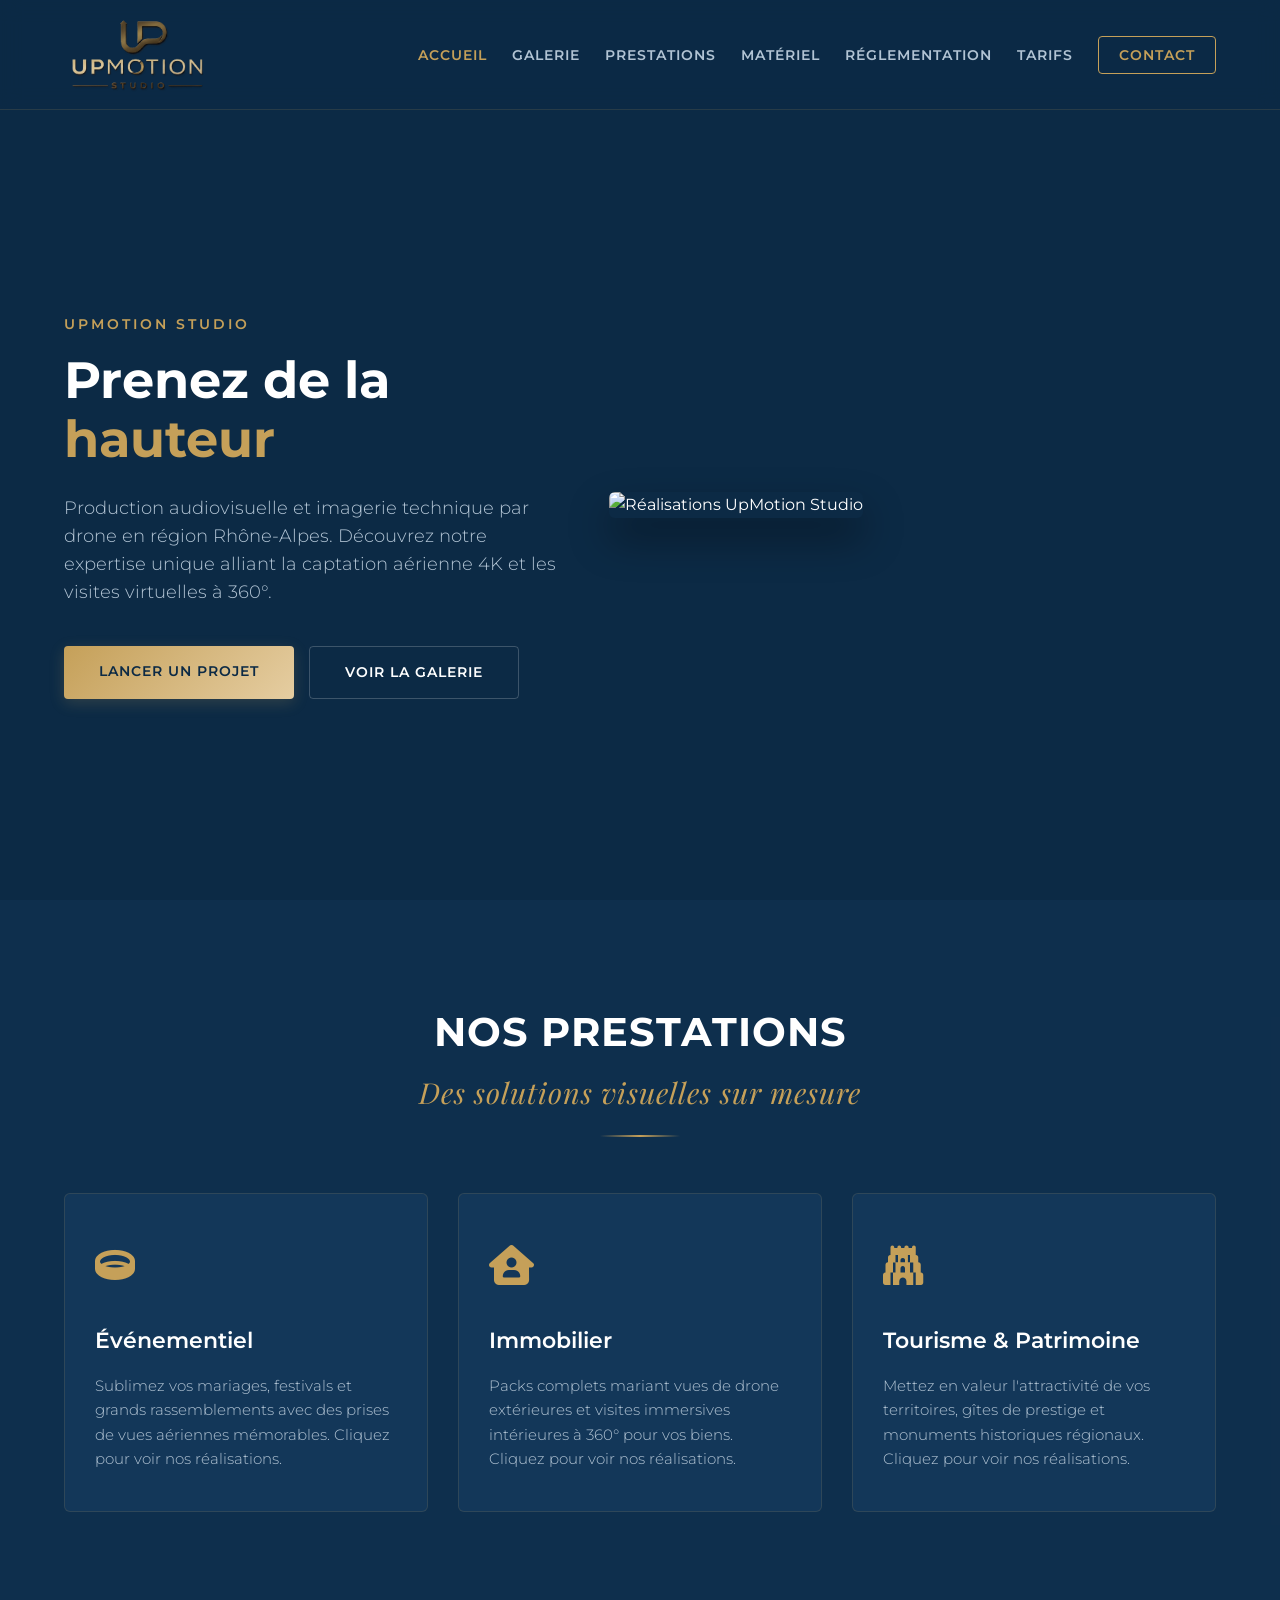
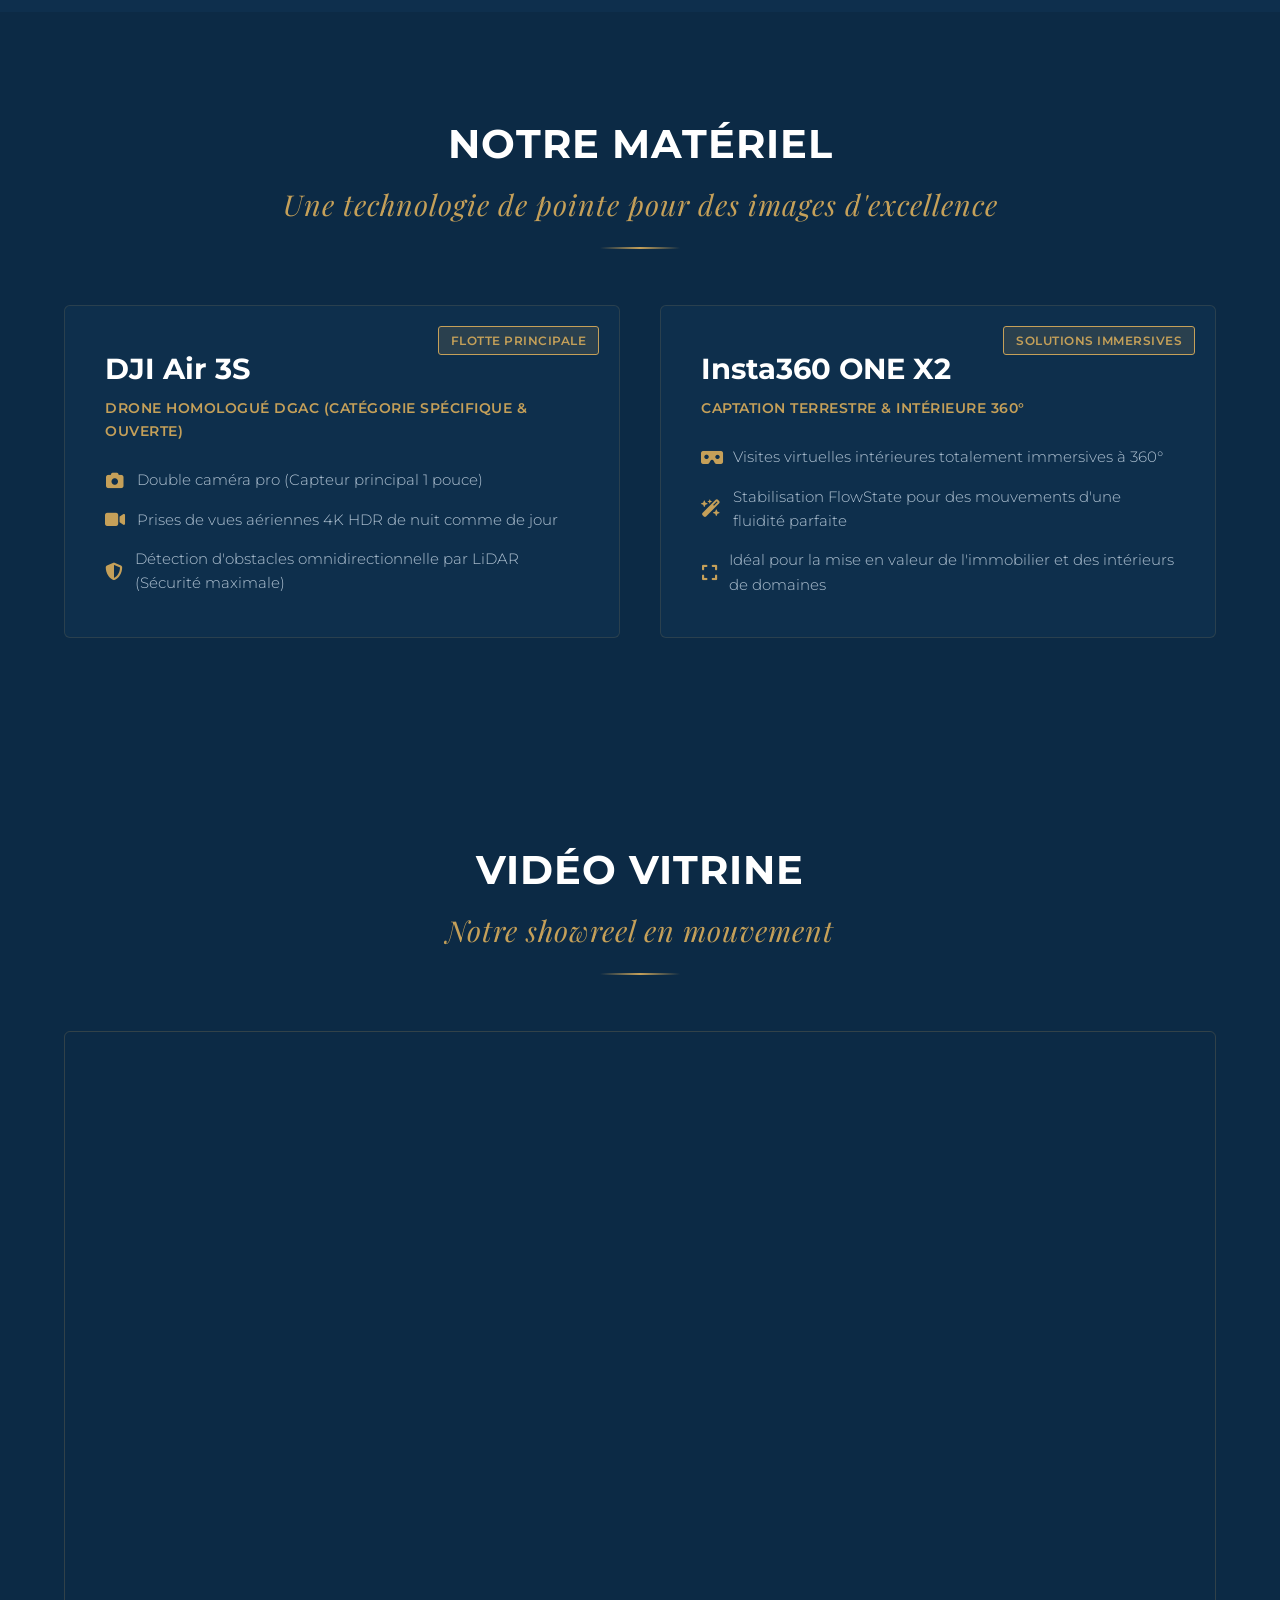
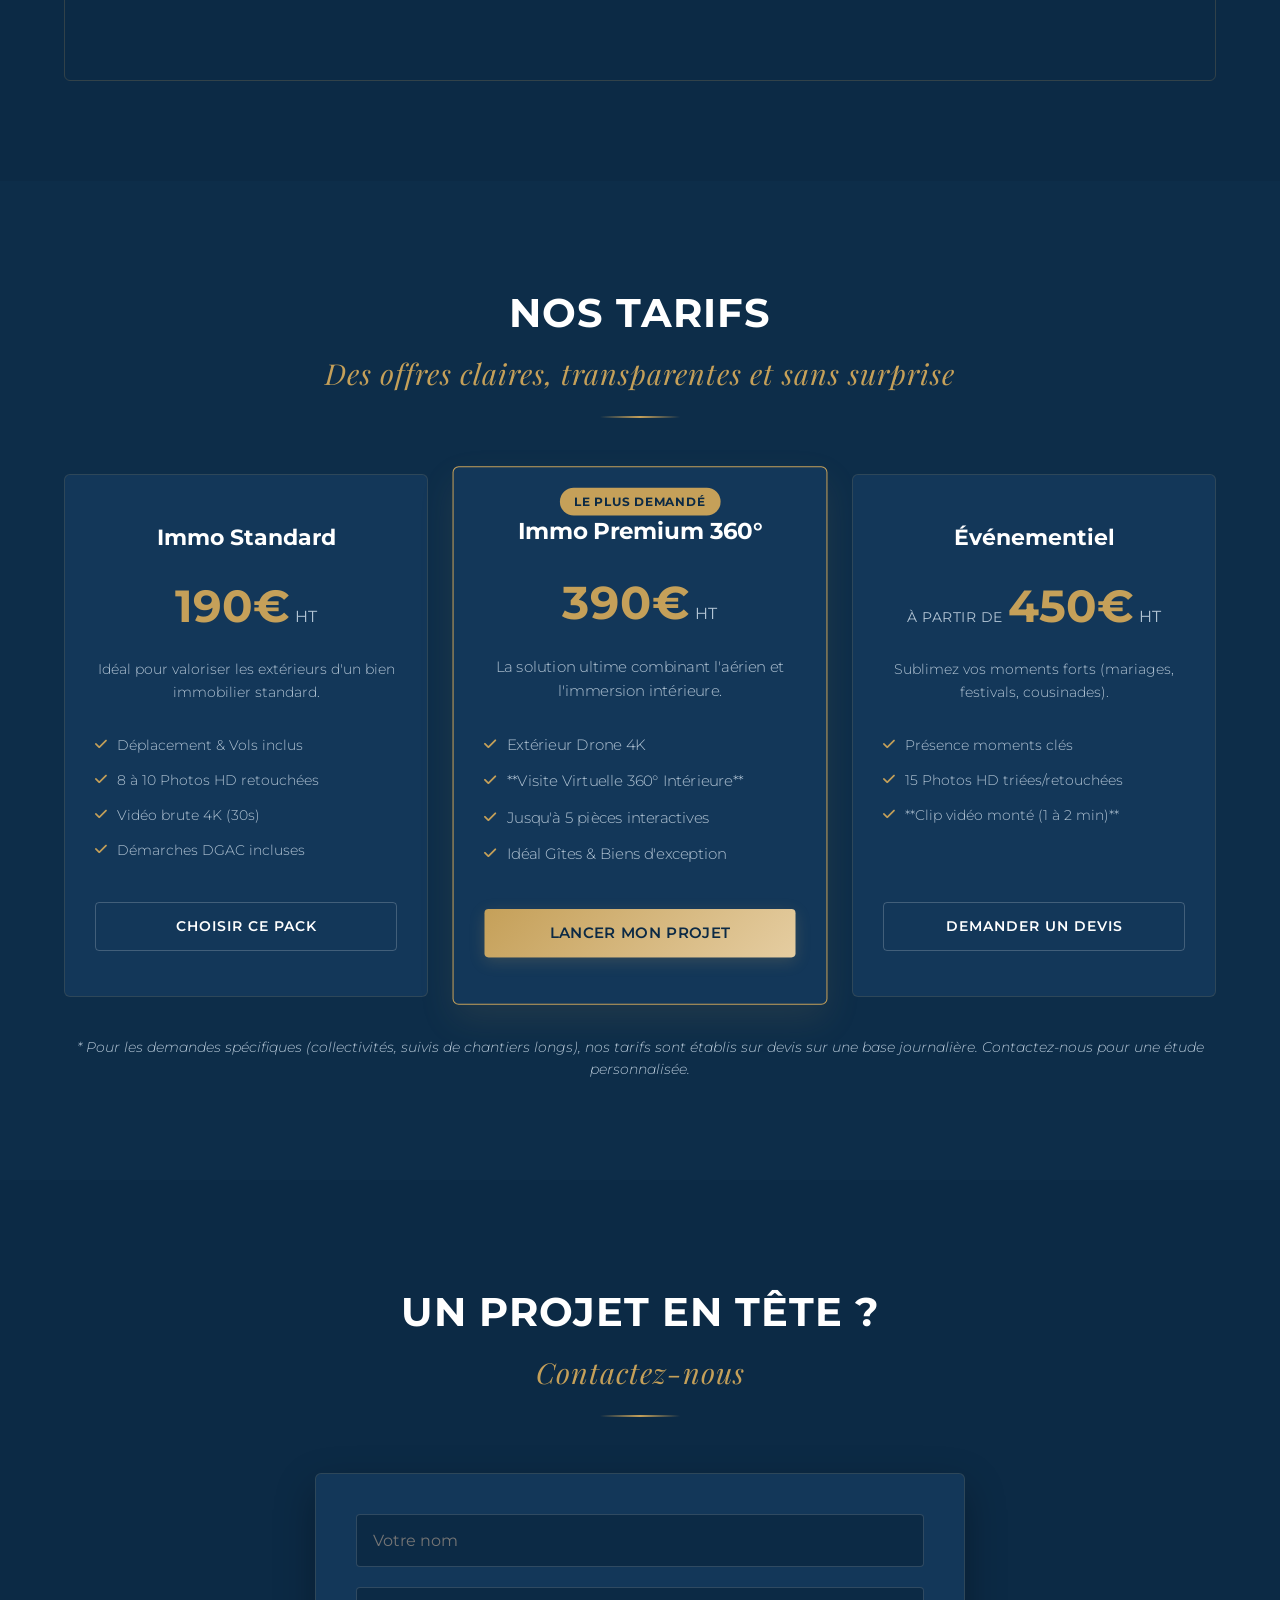
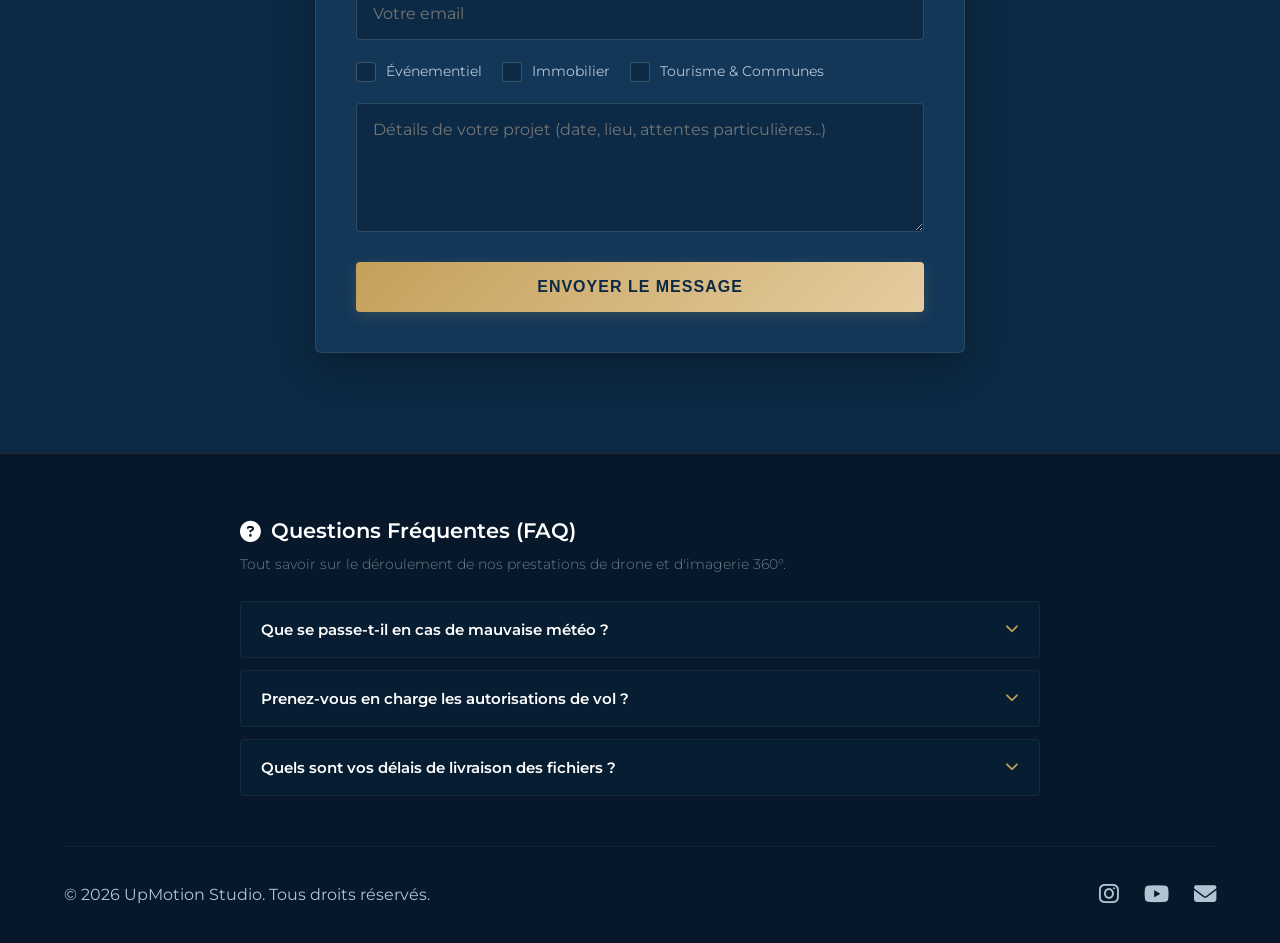
==== index.html @ 62aa19a1 "Update index.html" ====
<!DOCTYPE html>
<html lang="fr">
<head>
    <meta charset="UTF-8">
    <meta name="viewport" content="width=device-width, initial-scale=1.0">
    <title>UpMotion Studio - Imagerie Drone & Solutions Immersives 360°</title>
    <!-- Importation des polices premium -->
    <link rel="preconnect" href="https://fonts.googleapis.com">
    <link rel="preconnect" href="https://fonts.gstatic.com" crossorigin>
    <link href="https://fonts.googleapis.com/css2?family=Montserrat:wght@300;400;600;700&family=Playfair+Display:ital,wght@0,600;1,400&display=swap" rel="stylesheet">
    <!-- FontAwesome pour les icônes -->
    <link rel="stylesheet" href="https://cdnjs.cloudflare.com/ajax/libs/font-awesome/6.4.0/css/all.min.css">
    
    <style>
        /* ==========================================================================
           CHARTE GRAPHIQUE UP MOTION (FOND #0C2A45)
           ========================================================================== */
        :root {
            --bg-dark-custom: #0C2A45; /* Votre bleu royal personnalisé */
            --bg-card-glow: #133759;   /* Version légèrement plus claire pour détacher les cartes */
            --gold-primary: #c5a059;   /* Or mat officiel */
            --gold-light: #e5cda1;     /* Or clair éclatant */
            --white-pure: #ffffff;     /* Blanc pur */
            --text-muted: #b2c4d4;     /* Gris bleuté clair pour une parfaite lisibilité */
            --transition: all 0.4s cubic-bezier(0.16, 1, 0.3, 1);
        }

        * {
            margin: 0;
            padding: 0;
            box-sizing: border-box;
        }

        body {
            font-family: 'Montserrat', sans-serif;
            background-color: var(--bg-dark-custom);
            color: var(--white-pure);
            line-height: 1.6;
            scroll-behavior: smooth;
            overflow-x: hidden;
        }

        .container {
            width: 90%;
            max-width: 1200px;
            margin: 0 auto;
        }

        a {
            text-decoration: none;
            color: inherit;
            transition: var(--transition);
        }

        ul {
            list-style: none;
        }

        /* COMPOSANTS RÉUTILISABLES */
        .section-title {
            text-align: center;
            font-size: 2.5rem;
            margin-bottom: 3.5rem;
            font-weight: 700;
            letter-spacing: 1px;
            text-transform: uppercase;
        }

        .section-title span {
            color: var(--gold-primary);
            font-family: 'Playfair Display', serif;
            text-transform: none;
            font-style: italic;
            font-weight: 400;
            display: block;
            font-size: 1.8rem;
            margin-top: 5px;
        }

        .section-title::after {
            content: '';
            display: block;
            width: 80px;
            height: 2px;
            background: linear-gradient(90deg, transparent, var(--gold-primary), transparent);
            margin: 20px auto 0;
        }

        .btn-primary {
            background: linear-gradient(135deg, var(--gold-primary), var(--gold-light));
            color: #0C2A45;
            padding: 14px 35px;
            border-radius: 4px;
            font-weight: 600;
            letter-spacing: 1px;
            text-transform: uppercase;
            font-size: 0.9rem;
            border: none;
            cursor: pointer;
            box-shadow: 0 4px 15px rgba(197, 160, 89, 0.2);
            display: inline-block;
        }

        .btn-primary:hover {
            transform: translateY(-3px);
            box-shadow: 0 8px 25px rgba(197, 160, 89, 0.4);
            background: linear-gradient(135deg, var(--gold-light), var(--gold-primary));
        }

        .btn-secondary {
            background-color: transparent;
            color: var(--white-pure);
            border: 1px solid rgba(255, 255, 255, 0.2);
            padding: 14px 35px;
            border-radius: 4px;
            font-weight: 600;
            letter-spacing: 1px;
            text-transform: uppercase;
            font-size: 0.9rem;
            cursor: pointer;
            display: inline-block;
        }

        .btn-secondary:hover {
            border-color: var(--gold-primary);
            color: var(--gold-primary);
            transform: translateY(-3px);
        }

        /* BARRE DE NAVIGATION (Avec le nouveau logo) */
        header {
            background-color: rgba(12, 42, 69, 0.8);
            backdrop-filter: blur(10px);
            border-bottom: 1px solid rgba(197, 160, 89, 0.15);
            position: sticky;
            top: 0;
            z-index: 1000;
        }

        .navbar {
            display: flex;
            justify-content: space-between;
            align-items: center;
            padding: 12px 0;
        }

        .logo img {
            height: 85px;
            width: auto;
            display: block;
            transition: var(--transition);
        }

        .logo img:hover {
            transform: scale(1.03);
        }

        nav ul {
            display: flex;
            align-items: center;
            gap: 25px;
        }

        nav ul li a {
            font-weight: 600;
            font-size: 0.85rem;
            text-transform: uppercase;
            letter-spacing: 1px;
            color: var(--text-muted);
        }

        nav ul li a:hover, nav ul li a.active {
            color: var(--gold-primary);
        }

        .btn-nav {
            border: 1px solid var(--gold-primary) !important;
            color: var(--gold-primary) !important;
            padding: 10px 20px;
            border-radius: 4px;
        }

        .btn-nav:hover {
            background-color: var(--gold-primary);
            color: var(--bg-dark-custom) !important;
        }

        .menu-toggle, .menu-icon {
            display: none;
        }

        /* SECTION HERO (Mise en valeur de fond UM.png) */
        .hero {
            position: relative;
            min-height: calc(100vh - 110px);
            display: flex;
            align-items: center;
            padding: 60px 0;
        }

        .hero-grid {
            display: grid;
            grid-template-columns: 1fr 1.2fr;
            gap: 40px;
            align-items: center;
            z-index: 2;
        }

        .hero-content .tagline {
            color: var(--gold-primary);
            font-weight: 600;
            text-transform: uppercase;
            letter-spacing: 3px;
            font-size: 0.9rem;
            margin-bottom: 15px;
            display: inline-block;
        }

        .hero h1 {
            font-size: 3.2rem;
            font-weight: 700;
            line-height: 1.15;
            margin-bottom: 25px;
        }

        .hero h1 span {
            color: var(--gold-primary);
        }

        .hero p {
            color: var(--text-muted);
            font-size: 1.1rem;
            margin-bottom: 40px;
            max-width: 540px;
            font-weight: 300;
        }

        .hero-buttons {
            display: flex;
            gap: 15px;
        }

        .hero-image-wrapper {
            position: relative;
            width: 100%;
        }

        .hero-image-wrapper img {
            width: 100%;
            height: auto;
            border-radius: 6px;
            box-shadow: 0 20px 40px rgba(0, 0, 0, 0.4);
            transition: var(--transition);
        }

        .hero-image-wrapper:hover img {
            transform: translateY(-5px);
            box-shadow: 0 25px 50px rgba(197, 160, 89, 0.15);
        }

        /* SECTIONS PRESTATIONS */
       /* Ajustements pour la grille de prestations */
        .services {
            padding: 100px 0;
            background-color: rgba(19, 55, 89, 0.4);
        }

        .services-grid {
            display: grid;
            grid-template-columns: repeat(auto-fit, minmax(300px, 1fr));
            gap: 30px;
            align-items: stretch; /* Force tous les liens de la grille à avoir la même hauteur */
        }

        /* La carte lien prend désormais 100% de la hauteur imposée par la grille */
        .service-card {
            display: flex !important;
            flex-direction: column;
            text-decoration: none;
            color: inherit;
            height: 100%;
        }

        /* Conteneur interne de la carte qui gère l'affichage visuel */
        .service-card-content {
            background: var(--bg-card-glow);
            border: 1px solid rgba(197, 160, 89, 0.15);
            border-radius: 6px;
            padding: 40px 30px;
            height: 100%; /* Remplit tout l'espace */
            display: flex;
            flex-direction: column;
            align-items: flex-start; /* Aligne les icônes et textes à gauche */
            text-align: left;
            transition: var(--transition);
        }

        /* L'effet au survol s'applique maintenant sur le conteneur interne */
        .service-card:hover .service-card-content {
            transform: translateY(-8px);
            border-color: var(--gold-primary);
            box-shadow: 0 15px 35px rgba(0,0,0,0.4);
        }

        .service-icon {
            font-size: 2.5rem;
            color: var(--gold-primary);
            margin-bottom: 25px;
            display: block;
        }

        .service-card-content h3 {
            font-size: 1.4rem;
            margin-bottom: 15px;
            font-weight: 600;
            color: var(--white-pure);
        }

        .service-card-content p {
            color: var(--text-muted);
            font-size: 0.95rem;
            font-weight: 300;
            line-height: 1.6;
        }

        /* SECTION VIDÉO VITRINE */
        .video-section {
            padding: 100px 0;
        }

        .video-container {
            position: relative;
            padding-bottom: 56.25%;
            height: 0;
            overflow: hidden;
            border-radius: 6px;
            border: 1px solid rgba(197, 160, 89, 0.2);
        }

        .video-container iframe {
            position: absolute;
            top: 0;
            left: 0;
            width: 100%;
            height: 100%;
            border: 0;
        }
        /* Section Tarifs */
        .tarifs-section {
            padding: 100px 0;
            background-color: rgba(19, 55, 89, 0.2);
            text-align: center;
        }

        .tarifs-grid {
            display: grid;
            grid-template-columns: repeat(auto-fit, minmax(320px, 1fr));
            gap: 30px;
            align-items: stretch;
            margin-top: 50px;
        }

        .tarif-card {
            background: var(--bg-card-glow);
            border: 1px solid rgba(197, 160, 89, 0.15);
            border-radius: 6px;
            padding: 45px 30px;
            display: flex;
            flex-direction: column;
            position: relative;
            transition: var(--transition);
        }

        /* Mise en valeur du pack Premium */
        .tarif-card.popular {
            border-color: var(--gold-primary);
            box-shadow: 0 15px 35px rgba(197, 160, 89, 0.1);
            transform: scale(1.03);
        }

        .badge-popular {
            position: absolute;
            top: 20px;
            left: 50%;
            transform: translateX(-50%);
            background-color: var(--gold-primary);
            color: var(--bg-dark-custom);
            font-size: 0.75rem;
            font-weight: 700;
            text-transform: uppercase;
            padding: 4px 14px;
            border-radius: 20px;
            letter-spacing: 0.5px;
        }

        .tarif-card h3 {
            font-size: 1.4rem;
            color: var(--white-pure);
            margin-bottom: 15px;
        }

        .price {
            font-size: 2.8rem;
            font-weight: 700;
            color: var(--gold-primary);
            margin-bottom: 15px;
            display: flex;
            align-items: baseline;
            justify-content: center;
            gap: 5px;
        }

        .price span {
            font-size: 1rem;
            color: var(--text-muted);
            font-weight: 400;
        }

        .starting-at {
            font-size: 0.9rem !important;
            text-transform: uppercase;
            letter-spacing: 0.5px;
        }

        .tarif-desc {
            color: var(--text-muted);
            font-size: 0.9rem;
            font-weight: 300;
            margin-bottom: 30px;
            min-height: 45px;
        }

        .tarif-features {
            text-align: left;
            display: flex;
            flex-direction: column;
            gap: 12px;
            margin-bottom: 40px;
            flex: 1;
        }

        .tarif-features li {
            font-size: 0.9rem;
            color: var(--text-muted);
            display: flex;
            align-items: center;
            gap: 10px;
            font-weight: 300;
        }

        .tarif-features li i {
            color: var(--gold-primary);
            font-size: 0.85rem;
        }

        .tarif-features li strong {
            color: var(--white-pure);
        }

        .tarif-card .btn-primary, .tarif-card .btn-secondary {
            width: 100%;
            padding: 12px;
            text-align: center;
        }

        .tarifs-note {
            margin-top: 40px;
            color: var(--text-muted);
            font-size: 0.85rem;
            font-style: italic;
            font-weight: 300;
        }

        @media (max-width: 992px) {
            .tarif-card.popular {
                transform: scale(1);
            }
        }

        /* SECTION CONTACT */
      /* ==========================================================================
           CORRECTION FINALE DU FORMULAIRE DE CONTACT
           ========================================================================== */
        .contact {
            padding: 100px 0;
            background-color: var(--bg-dark-custom);
            text-align: center;
        }

        .contact-box {
            max-width: 650px;
            margin: 0 auto;
            background: var(--bg-card-glow);
            border: 1px solid rgba(197, 160, 89, 0.15);
            padding: 40px;
            border-radius: 6px;
            box-shadow: 0 15px 40px rgba(0,0,0,0.3);
        }

        /* Forcer tous les éléments principaux à s'empiler proprement du haut vers le bas */
        .contact-form {
            display: flex;
            flex-direction: column;
            gap: 20px;
            width: 100%;
        }

        /* Forcer les champs de texte à prendre toute la largeur disponible */
        .contact-form input[type="text"], 
        .contact-form input[type="email"], 
        .contact-form textarea {
            width: 100% !important;
            display: block !important;
            padding: 16px;
            background-color: var(--bg-dark-custom);
            border: 1px solid rgba(255, 255, 255, 0.15);
            color: var(--white-pure);
            border-radius: 4px;
            font-size: 1rem;
            outline: none;
            font-family: 'Montserrat', sans-serif;
            box-sizing: border-box;
        }

        .contact-form input:focus, .contact-form textarea:focus {
            border-color: var(--gold-primary);
        }

        /* Bouton d'envoi bien large et centré en bas */
        .contact-form .btn-primary {
            width: 100%;
            display: block;
            padding: 16px;
            font-size: 1rem;
            font-weight: 700;
            margin-top: 10px;
        }

        /* Alignement des cases à cocher */
        .project-type-container {
            text-align: left;
            margin: 10px 0 5px;
            width: 100%;
        }

        .project-label {
            color: var(--white-pure);
            font-size: 0.95rem;
            font-weight: 600;
            margin-bottom: 12px;
            letter-spacing: 0.5px;
        }

        .checkbox-group {
            display: flex;
            gap: 20px;
            flex-wrap: wrap;
        }

        .checkbox-label {
            display: flex;
            align-items: center;
            gap: 10px;
            color: var(--text-muted);
            font-size: 0.9rem;
            cursor: pointer;
            user-select: none;
        }

        .checkbox-label input {
            position: absolute;
            opacity: 0;
            cursor: pointer;
            height: 0;
            width: 0;
        }

        .custom-checkbox {
            width: 20px;
            height: 20px;
            background-color: var(--bg-dark-custom);
            border: 1px solid rgba(255, 255, 255, 0.2);
            border-radius: 4px;
            display: inline-block;
            position: relative;
        }

        .checkbox-label:hover .custom-checkbox {
            border-color: var(--gold-primary);
        }

        .checkbox-label input:checked ~ .custom-checkbox {
            background-color: var(--gold-primary);
            border-color: var(--gold-primary);
        }

        .custom-checkbox::after {
            content: "";
            position: absolute;
            display: none;
            left: 6px;
            top: 2px;
            width: 5px;
            height: 10px;
            border: solid var(--bg-dark-custom);
            border-width: 0 2px 2px 0;
            transform: rotate(45deg);
        }

        .checkbox-label input:checked ~ .custom-checkbox::after {
            display: block;
        }
        
        .checkbox-label input:checked ~ * {
            color: var(--white-pure);
        }
        /* FOOTER */
        footer {
            background-color: #061829;
            border-top: 1px solid rgba(197, 160, 89, 0.15);
            color: var(--text-muted);
            padding: 40px 0;
        }

        .footer-content {
            display: flex;
            justify-content: space-between;
            align-items: center;
        }

        .socials {
            display: flex;
            gap: 25px;
            font-size: 1.4rem;
        }

        .socials a {
            color: var(--text-muted);
        }

        .socials a:hover {
            color: var(--gold-primary);
            transform: translateY(-3px);
        }
        /* Style Global du Footer Élargi */
        footer {
            background-color: #061829;
            border-top: 1px solid rgba(197, 160, 89, 0.15);
            padding: 60px 0 30px;
            color: var(--text-muted);
        }

        .footer-faq-container {
            display: flex;
            flex-direction: column;
            gap: 50px;
        }

        /* Section FAQ */
        .footer-faq-section {
            text-align: left;
            max-width: 800px;
            margin: 0 auto;
            width: 100%;
        }

        .footer-faq-section h3 {
            font-size: 1.3rem;
            color: var(--white-pure);
            display: flex;
            align-items: center;
            gap: 10px;
            margin-bottom: 5px;
            font-weight: 600;
        }

        .faq-subtitle {
            font-size: 0.9rem;
            color: rgba(178, 196, 212, 0.6);
            margin-bottom: 25px;
            font-weight: 300;
        }

        /* L'accordéon */
        .faq-accordion {
            display: flex;
            flex-direction: column;
            gap: 12px;
        }

        .faq-item {
            background-color: rgba(19, 55, 89, 0.2);
            border: 1px solid rgba(255, 255, 255, 0.05);
            border-radius: 4px;
            overflow: hidden;
            transition: var(--transition);
        }

        .faq-item:hover {
            border-color: rgba(197, 160, 89, 0.2);
        }

        .faq-question {
            width: 100%;
            background: none;
            border: none;
            padding: 18px 20px;
            color: var(--white-pure);
            font-size: 0.95rem;
            font-weight: 600;
            text-align: left;
            display: flex;
            justify-content: space-between;
            align-items: center;
            cursor: pointer;
            outline: none;
            font-family: 'Montserrat', sans-serif;
        }

        .faq-question i {
            color: var(--gold-primary);
            font-size: 0.85rem;
            transition: transform 0.3s ease;
        }

        /* Contenu de la réponse masqué par défaut */
        .faq-answer {
            max-height: 0;
            overflow: hidden;
            transition: max-height 0.3s ease-out;
            background-color: rgba(12, 42, 69, 0.4);
        }

        .faq-answer p {
            padding: 0 20px 20px 20px;
            font-size: 0.9rem;
            color: var(--text-muted);
            line-height: 1.6;
            font-weight: 300;
        }

        /* État Actif (Quand cliqué) */
        .faq-item.active .faq-question i {
            transform: rotate(180deg);
        }

        .faq-item.active {
            border-color: var(--gold-primary);
        }

        /* Ligne du bas */
        .footer-bottom {
            display: flex;
            justify-content: space-between;
            align-items: center;
            border-top: 1px solid rgba(255, 255, 255, 0.05);
            padding-top: 30px;
        }

        @media (max-width: 768px) {
            .footer-bottom {
                flex-direction: column;
                gap: 20px;
                text-align: center;
            }
        }

        /* RESPONSIVE MOBILE */
        @media (max-width: 992px) {
            .hero-grid {
                grid-template-columns: 1fr;
                text-align: center;
            }
            .hero-p {
                margin: 0 auto 40px;
            }
            .hero-buttons {
                justify-content: center;
            }
        }

        @media (max-width: 768px) {
            .menu-icon {
                display: block;
                font-size: 1.8rem;
                cursor: pointer;
            }
            nav {
                position: absolute;
                top: 100%;
                left: 0;
                width: 100%;
                background: #0C2A45;
                max-height: 0;
                overflow: hidden;
                transition: max-height 0.4s ease-in-out;
            }
            nav ul {
                flex-direction: column;
                padding: 30px;
                gap: 20px;
            }
            .menu-toggle:checked ~ nav {
                max-height: 450px;
            }
            .hero h1 {
                font-size: 2.3rem;
            }
            .footer-content {
                flex-direction: column;
                gap: 20px;
                text-align: center;
            }
        }
        /* Styles pour la Section Matériel */
        .materiels-section {
            padding: 100px 0;
            background-color: var(--bg-dark-custom);
        }

        .materiel-grid {
            display: grid;
            grid-template-columns: repeat(auto-fit, minmax(450px, 1fr));
            gap: 40px;
            margin-top: 20px;
        }

        @media (max-width: 768px) {
            .materiel-grid {
                grid-template-columns: 1fr;
            }
        }

        .materiel-card {
            background: rgba(19, 55, 89, 0.4);
            border: 1px solid rgba(197, 160, 89, 0.15);
            border-radius: 6px;
            padding: 40px;
            position: relative;
            transition: var(--transition);
        }

        .materiel-card:hover {
            border-color: var(--gold-primary);
            box-shadow: 0 15px 35px rgba(197, 160, 89, 0.08);
            transform: translateY(-5px);
        }

        .materiel-badge {
            position: absolute;
            top: 20px;
            right: 20px;
            background-color: rgba(197, 160, 89, 0.15);
            border: 1px solid var(--gold-primary);
            color: var(--gold-primary);
            font-size: 0.75rem;
            font-weight: 600;
            text-transform: uppercase;
            padding: 4px 12px;
            border-radius: 3px;
            letter-spacing: 0.5px;
        }

        .materiel-card h3 {
            font-size: 1.8rem;
            color: var(--white-pure);
            margin-bottom: 5px;
            font-weight: 700;
        }

        .materiel-type {
            color: var(--gold-primary);
            font-size: 0.9rem;
            font-weight: 600;
            margin-bottom: 25px;
            text-transform: uppercase;
            letter-spacing: 0.5px;
        }

        .materiel-specs {
            display: flex;
            flex-direction: column;
            gap: 15px;
            text-align: left;
        }

        .materiel-specs li {
            color: var(--text-muted);
            font-size: 0.95rem;
            font-weight: 300;
            display: flex;
            align-items: center;
            gap: 12px;
        }

        .materiel-specs li i {
            color: var(--gold-primary);
            font-size: 1.1rem;
            width: 20px;
            text-align: center;
        }
    </style>
</head>
<body>

    <!-- NAV BARRE (Garde tous vos liens d'origine) -->
    <header>
        <div class="container navbar">
            <a href="index.html" class="logo">
                <img src="images/test logo.png" alt="UpMotion Studio">
            </a>
            
            <input type="checkbox" id="menu-bar" class="menu-toggle" style="display: none;">
            <label for="menu-bar" class="menu-icon"><i class="fa-solid fa-bars"></i></label>
            
            <nav>
                <ul>
                    <li><a href="index.html" class="active">Accueil</a></li>
                    <li><a href="galerie.html">Galerie</a></li>
                    <li><a href="index.html#services">Prestations</a></li>
                    <li><a href="#materiels">Matériel</a></li>
                    <li><a href="reglementation.html">Réglementation</a></li>
                    <li><a href="index.html#tarifs">Tarifs</a></li>
                    <li><a href="#contact" class="btn-nav">Contact</a></li>
                </ul>
            </nav>
        </div>
    </header>

    <!-- SECTION HERO (Mise en valeur de fond UM.png) -->
    <section id="accueil" class="hero">
        <div class="container hero-grid">
            <div class="hero-content">
                <span class="tagline">UpMotion Studio</span>
                <h1>Prenez de la <span>hauteur</span></h1>
                <p class="hero-p">Production audiovisuelle et imagerie technique par drone en région Rhône-Alpes. Découvrez notre expertise unique alliant la captation aérienne 4K et les visites virtuelles à 360°.</p>
                <div class="hero-buttons">
                    <a href="#contact" class="btn-primary">Lancer un projet</a>
                    <a href="galerie.html" class="btn-secondary">Voir la galerie</a>
                </div>
            </div>
            <div class="hero-image-wrapper">
                <img src="images/fond UM.png" alt="Réalisations UpMotion Studio">
            </div>
        </div>
    </section>

    <!-- PRESTATIONS -->
    <section id="services" class="services">
        <div class="container">
            <!-- Le titre réintégré ici -->
            <h2 class="section-title">Nos Prestations <span>Des solutions visuelles sur mesure</span></h2>
            
            <div class="services-grid">
                <!-- Événementiel -->
                <a href="evenementiel.html" class="service-card">
                    <div class="service-card-content">
                        <div class="service-icon"><i class="fa-solid fa-ring"></i></div>
                        <h3>Événementiel</h3>
                        <p>Sublimez vos mariages, festivals et grands rassemblements avec des prises de vues aériennes mémorables. Cliquez pour voir nos réalisations.</p>
                    </div>
                </a>

                <!-- Immobilier -->
                <a href="immobilier.html" class="service-card">
                    <div class="service-card-content">
                        <div class="service-icon"><i class="fa-solid fa-house-user"></i></div>
                        <h3>Immobilier</h3>
                        <p>Packs complets mariant vues de drone extérieures et visites immersives intérieures à 360° pour vos biens. Cliquez pour voir nos réalisations.</p>
                    </div>
                </a>

                <!-- Tourisme & Patrimoine -->
                <a href="tourisme.html" class="service-card">
                    <div class="service-card-content">
                        <div class="service-icon"><i class="fa-solid fa-gopuram"></i></div>
                        <h3>Tourisme & Patrimoine</h3>
                        <p>Mettez en valeur l'attractivité de vos territoires, gîtes de prestige et monuments historiques régionaux. Cliquez pour voir nos réalisations.</p>
                    </div>
                </a>
            </div>
        </div>
    </section>
    <!-- SECTION MATÉRIEL -->
    <section id="materiels" class="materiels-section">
        <div class="container">
            <h2 class="section-title">Notre Matériel <span>Une technologie de pointe pour des images d'excellence</span></h2>
            
            <div class="materiel-grid">
                <!-- Drone Principal -->
                <div class="materiel-card">
                    <div class="materiel-badge">Flotte Principale</div>
                    <h3>DJI Air 3S</h3>
                    <p class="materiel-type">Drone Homologué DGAC (Catégorie Spécifique & Ouverte)</p>
                    <ul class="materiel-specs">
                        <li><i class="fa-solid fa-camera"></i> Double caméra pro (Capteur principal 1 pouce)</li>
                        <li><i class="fa-solid fa-video"></i> Prises de vues aériennes 4K HDR de nuit comme de jour</li>
                        <li><i class="fa-solid fa-shield-halved"></i> Détection d'obstacles omnidirectionnelle par LiDAR (Sécurité maximale)</li>
                    </ul>
                </div>

                <!-- Caméra 360 -->
                <div class="materiel-card">
                    <div class="materiel-badge">Solutions Immersives</div>
                    <h3>Insta360 ONE X2</h3>
                    <p class="materiel-type">Captation Terrestre & Intérieure 360°</p>
                    <ul class="materiel-specs">
                        <li><i class="fa-solid fa-vr-cardboard"></i> Visites virtuelles intérieures totalement immersives à 360°</li>
                        <li><i class="fa-solid fa-wand-magic-sparkles"></i> Stabilisation FlowState pour des mouvements d'une fluidité parfaite</li>
                        <li><i class="fa-solid fa-expand"></i> Idéal pour la mise en valeur de l'immobilier et des intérieurs de domaines</li>
                    </ul>
                </div>
            </div>
        </div>
    </section>

    <!-- VIDÉO VITRINE (Garde l'intégration exacte de votre vidéo) -->
    <section class="video-section">
        <div class="container">
            <h2 class="section-title">Vidéo Vitrine <span>Notre showreel en mouvement</span></h2>
            <div class="video-container">
                <!-- Votre lien vidéo d'origine -->
              <iframe src="https://www.youtube.com/embed/jHCxGhSWiu4?si=MutKTj-qf8MXhqQv" allowfullscreen></iframe>
</div>   
            </div>
        </div>
    </section>
    <!-- SECTION TARIFS -->
    <section id="tarifs" class="tarifs-section">
        <div class="container">
            <h2 class="section-title">Nos Tarifs <span>Des offres claires, transparentes et sans surprise</span></h2>
            
            <div class="tarifs-grid">
                <!-- Pack 1 -->
                <div class="tarif-card">
                    <h3>Immo Standard</h3>
                    <div class="price">190€ <span>HT</span></div>
                    <p class="tarif-desc">Idéal pour valoriser les extérieurs d'un bien immobilier standard.</p>
                    <ul class="tarif-features">
                        <li><i class="fa-solid fa-check"></i> Déplacement & Vols inclus</li>
                        <li><i class="fa-solid fa-check"></i> 8 à 10 Photos HD retouchées</li>
                        <li><i class="fa-solid fa-check"></i> Vidéo brute 4K (30s)</li>
                        <li><i class="fa-solid fa-check"></i> Démarches DGAC incluses</li>
                    </ul>
                    <a href="#contact?pack=immobilier" class="btn-secondary select-pack-btn">Choisir ce pack</a>
                </div>

                <!-- Pack 2 (Mis en valeur) -->
                <div class="tarif-card popular">
                    <div class="badge-popular">Le plus demandé</div>
                    <h3>Immo Premium 360°</h3>
                    <div class="price">390€ <span>HT</span></div>
                    <p class="tarif-desc">La solution ultime combinant l'aérien et l'immersion intérieure.</p>
                    <ul class="tarif-features">
                        <li><i class="fa-solid fa-check"></i> Extérieur Drone 4K</li>
                        <li><i class="fa-solid fa-check"></i> **Visite Virtuelle 360° Intérieure**</li>
                        <li><i class="fa-solid fa-check"></i> Jusqu'à 5 pièces interactives</li>
                        <li><i class="fa-solid fa-check"></i> Idéal Gîtes & Biens d'exception</li>
                    </ul>
                    <a href="#contact?pack=immobilier" class="btn-primary select-pack-btn">Lancer mon projet</a>
                </div>

                <!-- Pack 3 -->
                <div class="tarif-card">
                    <h3>Événementiel</h3>
                    <div class="price"><span class="starting-at">À partir de</span> 450€ <span>HT</span></div>
                    <p class="tarif-desc">Sublimez vos moments forts (mariages, festivals, cousinades).</p>
                    <ul class="tarif-features">
                        <li><i class="fa-solid fa-check"></i> Présence moments clés</li>
                        <li><i class="fa-solid fa-check"></i> 15 Photos HD triées/retouchées</li>
                        <li><i class="fa-solid fa-check"></i> **Clip vidéo monté (1 à 2 min)**</li>
                    </ul>
                    <a href="#contact?pack=evenementiel" class="btn-secondary select-pack-btn">Demander un devis</a>
                </div>
            </div>
            
            <p class="tarifs-note">* Pour les demandes spécifiques (collectivités, suivis de chantiers longs), nos tarifs sont établis sur devis sur une base journalière. Contactez-nous pour une étude personnalisée.</p>
        </div>
    </section>

     <!-- Contact -->
 <section id="contact" class="contact">
    <div class="container">
        <h2 class="section-title">Un projet en tête ? <span>Contactez-nous</span></h2>
        
        <div class="contact-box">
            <form action="https://api.web3forms.com/submit" method="POST" class="contact-form">
                <input type="hidden" name="access_key" value="8be19758-3cda-453e-a5c7-c02b48be96aa">
                
                <!-- Les champs nom et email -->
                <input type="text" name="name" placeholder="Votre nom" required>
                <input type="email" name="email" placeholder="Votre email" required>
                
                <!-- Sélection du type de projet -->
                <div class="checkbox-group">
    <label class="checkbox-label">
        <input type="checkbox" id="check-evenementiel" name="type_projet[]" value="Événementiel">
        <span class="custom-checkbox"></span>
        Événementiel
    </label>
    <label class="checkbox-label">
        <input type="checkbox" id="check-immobilier" name="type_projet[]" value="Immobilier">
        <span class="custom-checkbox"></span>
        Immobilier
    </label>
    <label class="checkbox-label">
        <input type="checkbox" id="check-tourisme" name="type_projet[]" value="Tourisme & Communes">
        <span class="custom-checkbox"></span>
        Tourisme & Communes
    </label>
</div>
            
                
                <!-- Corps du message -->
                <textarea name="message" rows="5" placeholder="Détails de votre projet (date, lieu, attentes particulières...)" required></textarea>
                
                <button type="submit" class="btn-primary">Envoyer le message</button>
            </form>
        </div>
    </div>
</section>

    <!-- FOOTER (Garde vos réseaux sociaux d'origine : Instagram, YouTube, Mail) -->
    <!-- PIED DE PAGE AVEC FAQ INTÉGRÉE -->
    <footer>
        <div class="container footer-faq-container">
            
            <!-- BLOC DE LA FAQ STRATÉGIQUE -->
            <div class="footer-faq-section">
                <h3><i class="fa-solid fa-circle-question"></i> Questions Fréquentes (FAQ)</h3>
                <p class="faq-subtitle">Tout savoir sur le déroulement de nos prestations de drone et d'imagerie 360°.</p>
                
                <div class="faq-accordion">
                    <!-- Question 1 -->
                    <div class="faq-item">
                        <button class="faq-question">
                            <span>Que se passe-t-il en cas de mauvaise météo ?</span>
                            <i class="fa-solid fa-chevron-down"></i>
                        </button>
                        <div class="faq-answer">
                            <p>La sécurité est notre priorité absolue. Si les conditions météorologiques (pluie, vent fort supérieur à 35 km/h) ne permettent pas un vol conforme aux règles de la DGAC, la prestation est reportée à une date ultérieure sans aucun frais supplémentaire pour vous.</p>
                        </div>
                    </div>

                    <!-- Question 2 -->
                    <div class="faq-item">
                        <button class="faq-question">
                            <span>Prenez-vous en charge les autorisations de vol ?</span>
                            <i class="fa-solid fa-chevron-down"></i>
                        </button>
                        <div class="faq-answer">
                            <p>Oui, UpMotion Studio gère l'intégralité des démarches administratives. Qu'il s'agisse de déclarations préalables en préfecture pour les vols en zone peuplée (Scénario S3) ou de protocoles spécifiques avec les aérodromes locaux, nous prenons tout en charge avant notre arrivée.</p>
                        </div>
                    </div>

                    <!-- Question 3 -->
                    <div class="faq-item">
                        <button class="faq-question">
                            <span>Quels sont vos délais de livraison des fichiers ?</span>
                            <i class="fa-solid fa-chevron-down"></i>
                        </button>
                        <div class="faq-answer">
                            <p>Pour les prestations de photographies aériennes et de visites virtuelles 360° classiques, vos livrables triés et retouchés sont mis à disposition via un lien de téléchargement sécurisé sous 48 à 72 heures ouvrées après la fin du tournage.</p>
                        </div>
                    </div>
                </div>
            </div>

            <!-- BLOC DES DROITS ET RÉSEAUX (VOTRE FOOTER ACTUEL) -->
            <div class="footer-bottom">
                <p>&copy; 2026 UpMotion Studio. Tous droits réservés.</p>
                <div class="socials">
                    <a href="https://instagram.com/" target="_blank" title="Instagram"><i class="fa-brands fa-instagram"></i></a>
                    <a href="https://youtube.com/" target="_blank" title="YouTube"><i class="fa-brands fa-youtube"></i></a>
                    <a href="mailto:fducourthial@gmail.com" title="Email"><i class="fa-solid fa-envelope"></i></a>
                </div>
            </div>
            
        </div>
    </footer>
    <script>
        // Sélectionne tous les boutons de choix de pack
        const packButtons = document.querySelectorAll('.select-pack-btn');

        packButtons.forEach(button => {
            button.addEventListener('click', function(e) {
                // Récupère la destination (ex: #contact?pack=immobilier)
                const href = this.getAttribute('href');
                
                // On extrait le type de pack (?pack=...)
                if (href.includes('?pack=')) {
                    const packType = href.split('?pack=')[1];
                    
                    // On décoche d'abord toutes les cases pour repartir à zéro
                    document.getElementById('check-evenementiel').checked = false;
                    document.getElementById('check-immobilier').checked = false;
                    document.getElementById('check-tourisme').checked = false;

                    // On coche la case correspondante
                    if (packType === 'immobilier') {
                        document.getElementById('check-immobilier').checked = true;
                    } else if (packType === 'evenementiel') {
                        document.getElementById('check-evenementiel').checked = true;
                    }
                }
            });
        });
    </script>
    <script>
        // Logique de l'accordéon FAQ du Footer
        document.querySelectorAll('.faq-question').forEach(button => {
            button.addEventListener('click', () => {
                const faqItem = button.parentElement;
                const answer = faqItem.querySelector('.faq-answer');
                
                // Si l'élément est déjà actif, on le ferme
                if (faqItem.classList.contains('active')) {
                    faqItem.classList.remove('active');
                    answer.style.maxHeight = null;
                } else {
                    // Optionnel : Ferme les autres questions ouvertes
                    document.querySelectorAll('.faq-item').forEach(item => {
                        item.classList.remove('active');
                        item.querySelector('.faq-answer').style.maxHeight = null;
                    });
                    
                    // On ouvre la question cliquée
                    faqItem.classList.add('active');
                    answer.style.maxHeight = answer.scrollHeight + "px";
                }
            });
        });
    </script>

</body>
</html>
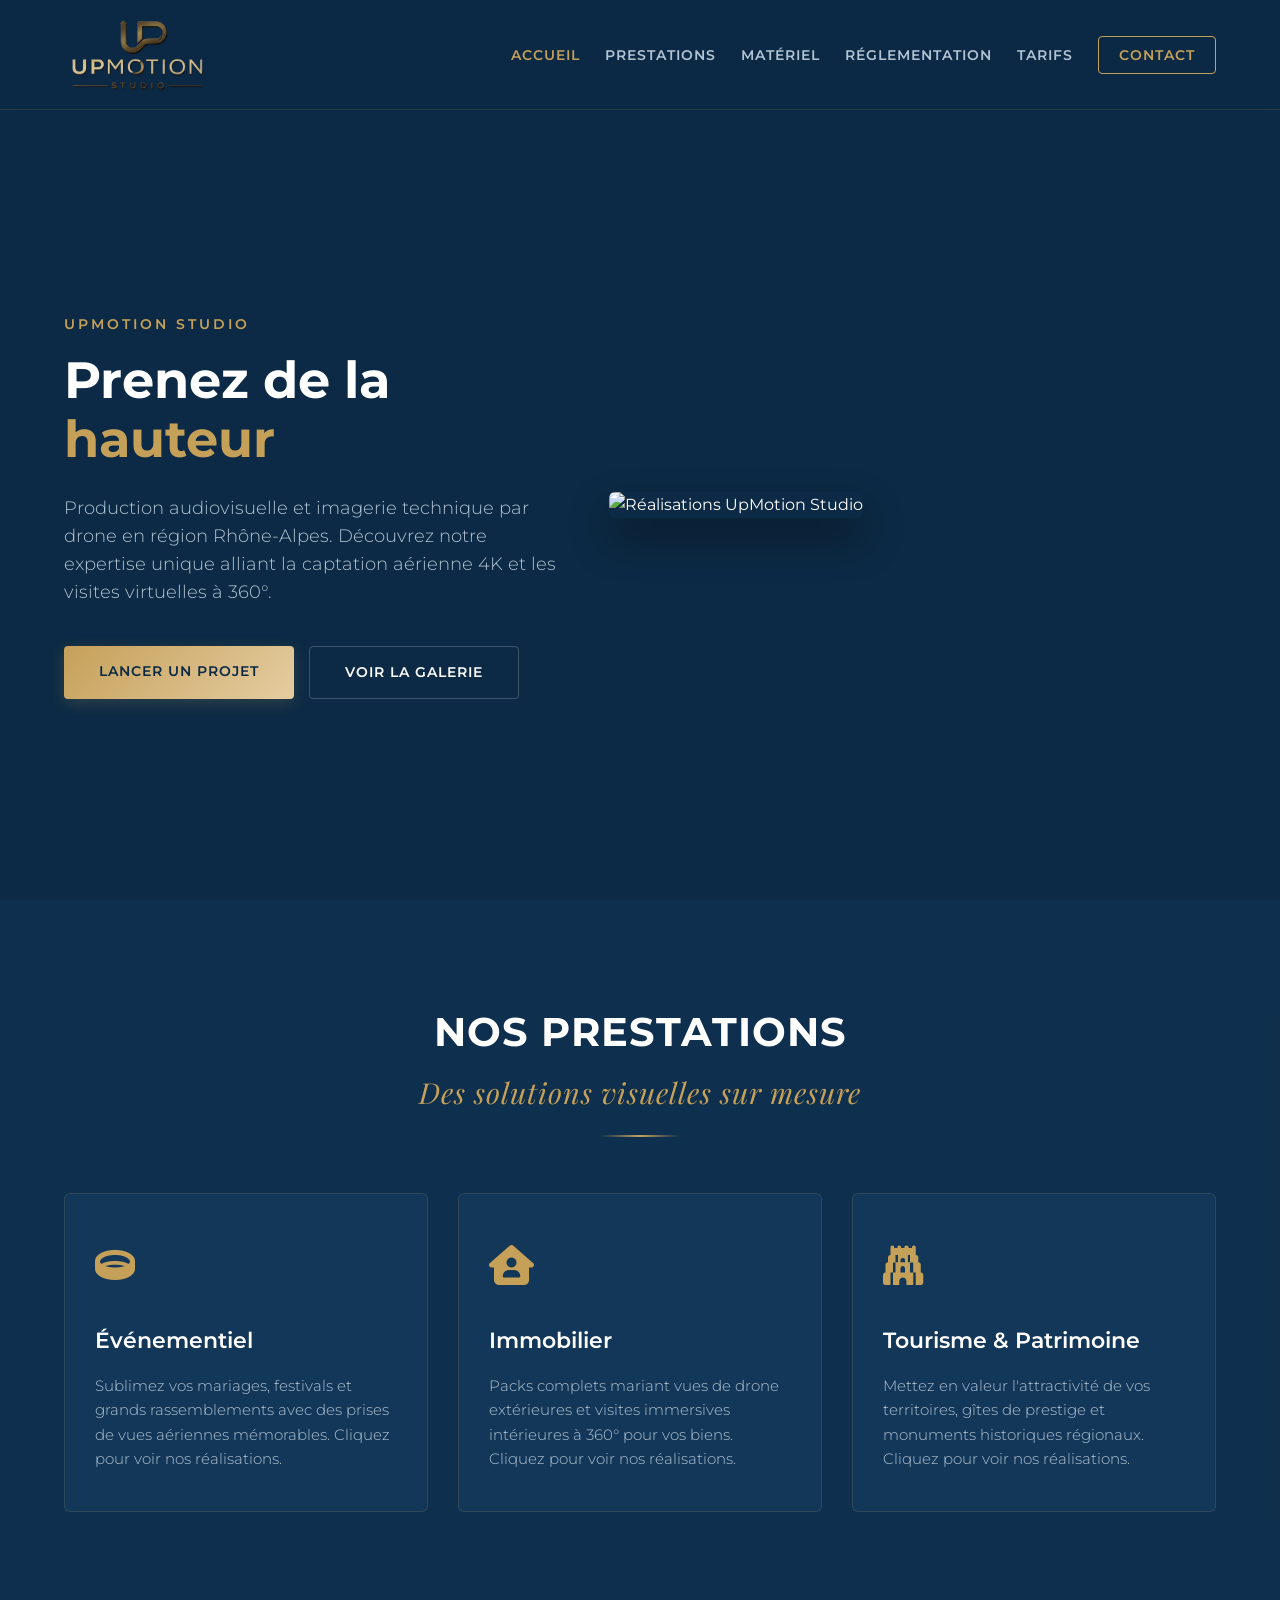
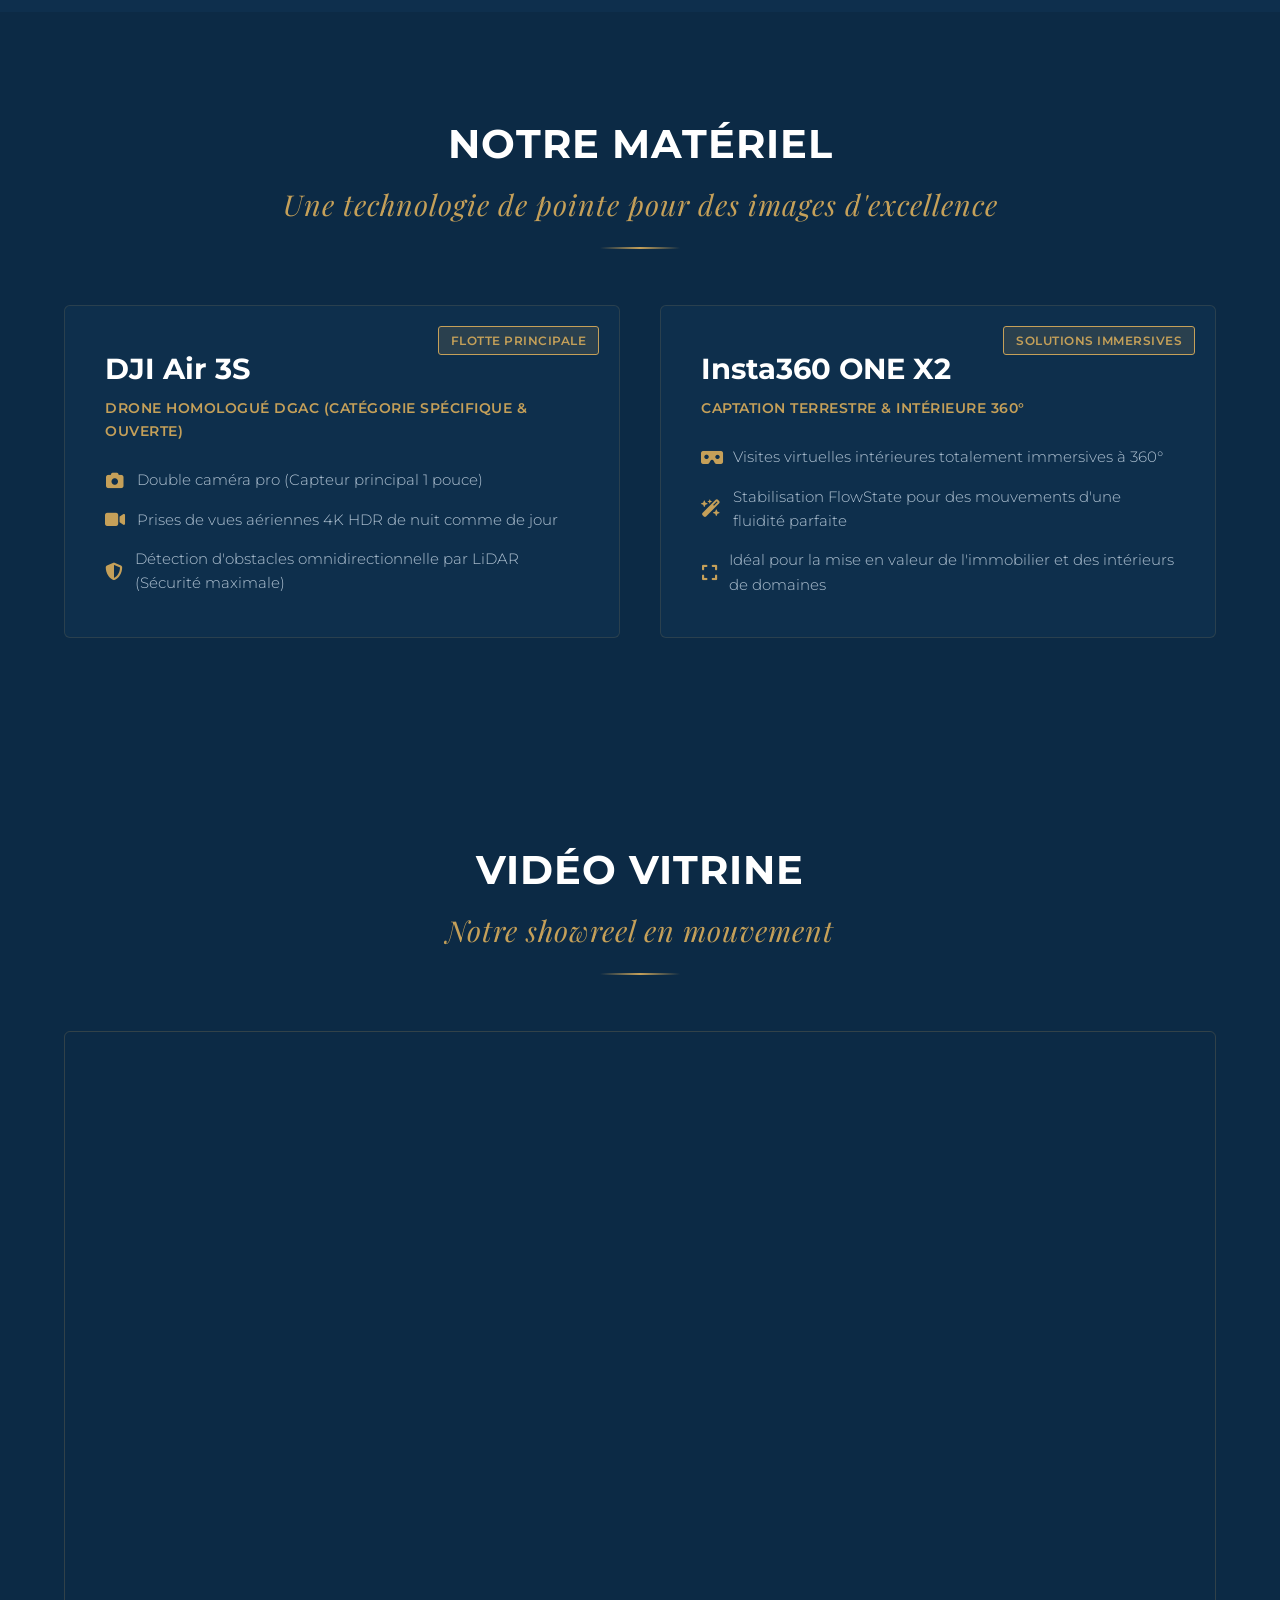
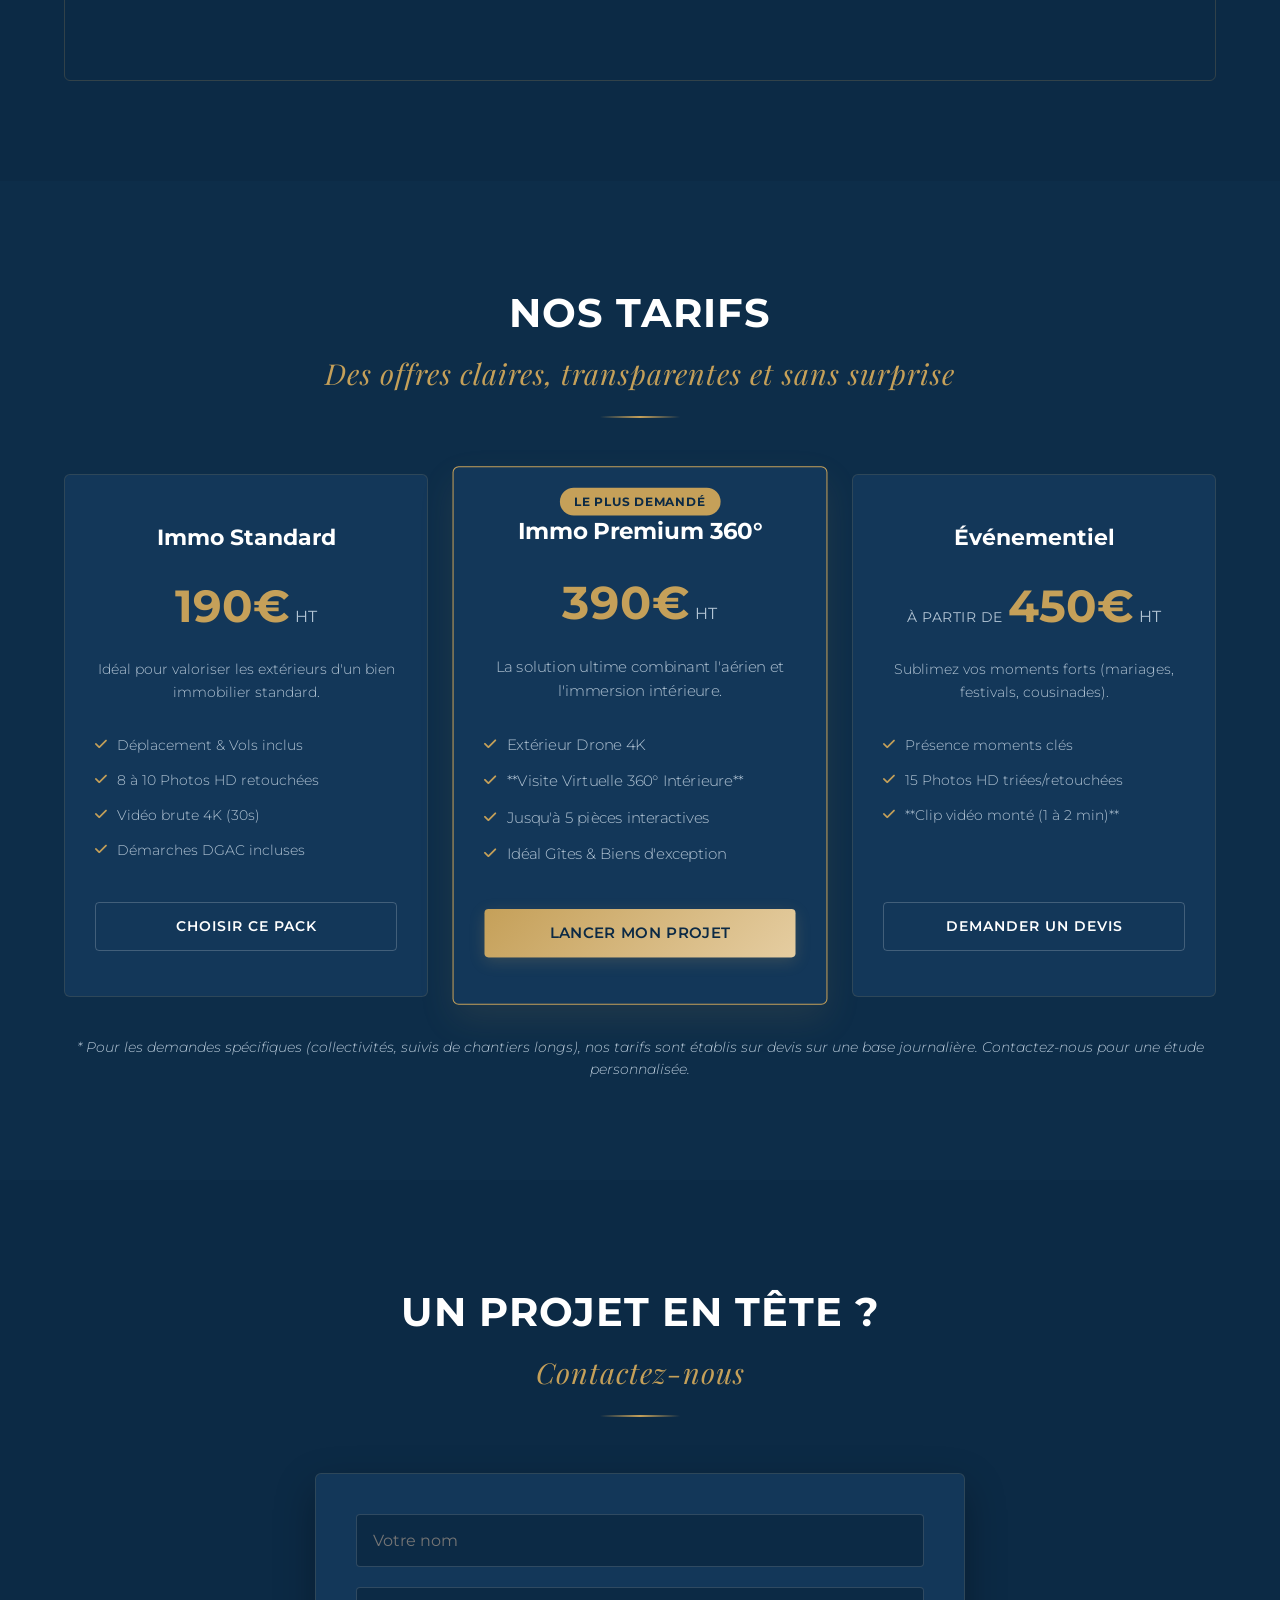
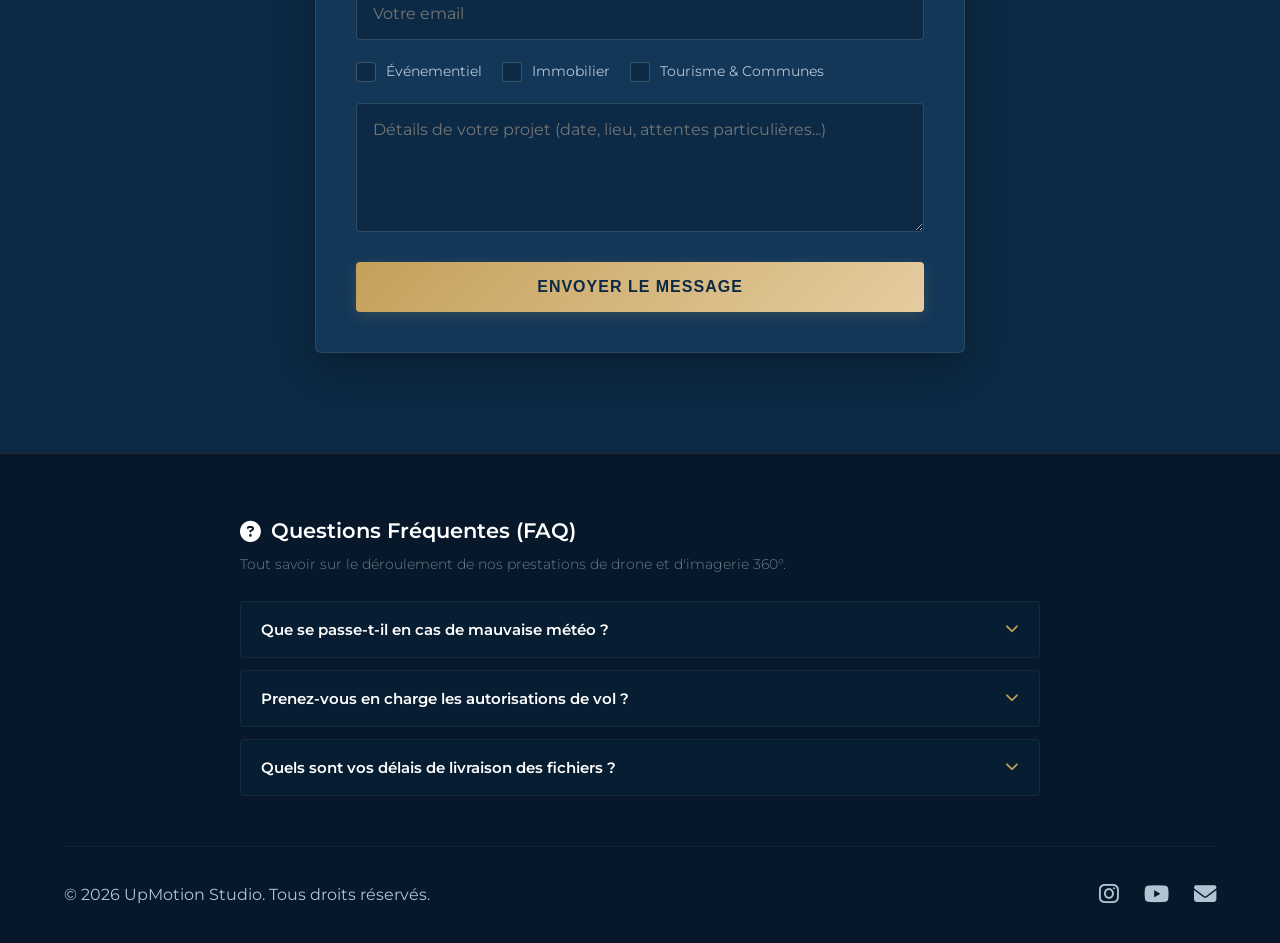
==== commit 62f49894: "Update index.html" ====
--- a/index.html
+++ b/index.html
@@ -903,29 +903,30 @@
 </head>
 <body>
 
-    <!-- NAV BARRE (Garde tous vos liens d'origine) -->
-    <header>
-        <div class="container navbar">
-            <a href="index.html" class="logo">
-                <img src="images/test logo.png" alt="UpMotion Studio">
-            </a>
-            
-            <input type="checkbox" id="menu-bar" class="menu-toggle" style="display: none;">
-            <label for="menu-bar" class="menu-icon"><i class="fa-solid fa-bars"></i></label>
-            
-            <nav>
-                <ul>
-                    <li><a href="index.html" class="active">Accueil</a></li>
-                    <li><a href="galerie.html">Galerie</a></li>
-                    <li><a href="index.html#services">Prestations</a></li>
-                    <li><a href="#materiels">Matériel</a></li>
-                    <li><a href="reglementation.html">Réglementation</a></li>
-                    <li><a href="index.html#tarifs">Tarifs</a></li>
-                    <li><a href="#contact" class="btn-nav">Contact</a></li>
-                </ul>
-            </nav>
-        </div>
-    </header>
+   
+   <!-- BARRE DE NAVIGATION COMMUNE HARMONISÉE -->
+<header>
+    <div class="container navbar">
+        <a href="index.html" class="logo">
+            <img src="images/test logo.png" alt="UpMotion Studio">
+        </a>
+        
+        <!-- Toggle Menu Mobile (Burger) -->
+        <input type="checkbox" id="menu-bar" class="menu-toggle" style="display: none;">
+        <label for="menu-bar" class="menu-icon"><i class="fa-solid fa-bars"></i></label>
+        
+        <nav>
+            <ul>
+                <li><a href="index.html" class="active">Accueil</a></li>
+                <li><a href="index.html#services">Prestations</a></li>
+                <li><a href="index.html#materiels">Matériel</a></li>
+                <li><a href="reglementation.html">Réglementation</a></li>
+                <li><a href="index.html#tarifs">Tarifs</a></li>
+                <li><a href="index.html#contact" class="btn-nav">Contact</a></li>
+            </ul>
+        </nav>
+    </div>
+</header>
 
     <!-- SECTION HERO (Mise en valeur de fond UM.png) -->
     <section id="accueil" class="hero">
@@ -1184,6 +1185,9 @@
 
         packButtons.forEach(button => {
             button.addEventListener('click', function(e) {
+                // IMPORTANT : On empêche le comportement par défaut du lien pour gérer le scroll nous-mêmes
+                e.preventDefault();
+
                 // Récupère la destination (ex: #contact?pack=immobilier)
                 const href = this.getAttribute('href');
                 
@@ -1202,6 +1206,12 @@
                     } else if (packType === 'evenementiel') {
                         document.getElementById('check-evenementiel').checked = true;
                     }
+                }
+
+                // FORCE LE SCROLL FLUIDE : Cible la section contact et y descend proprement
+                const contactSection = document.getElementById('contact');
+                if (contactSection) {
+                    contactSection.scrollIntoView({ behavior: 'smooth' });
                 }
             });
         });
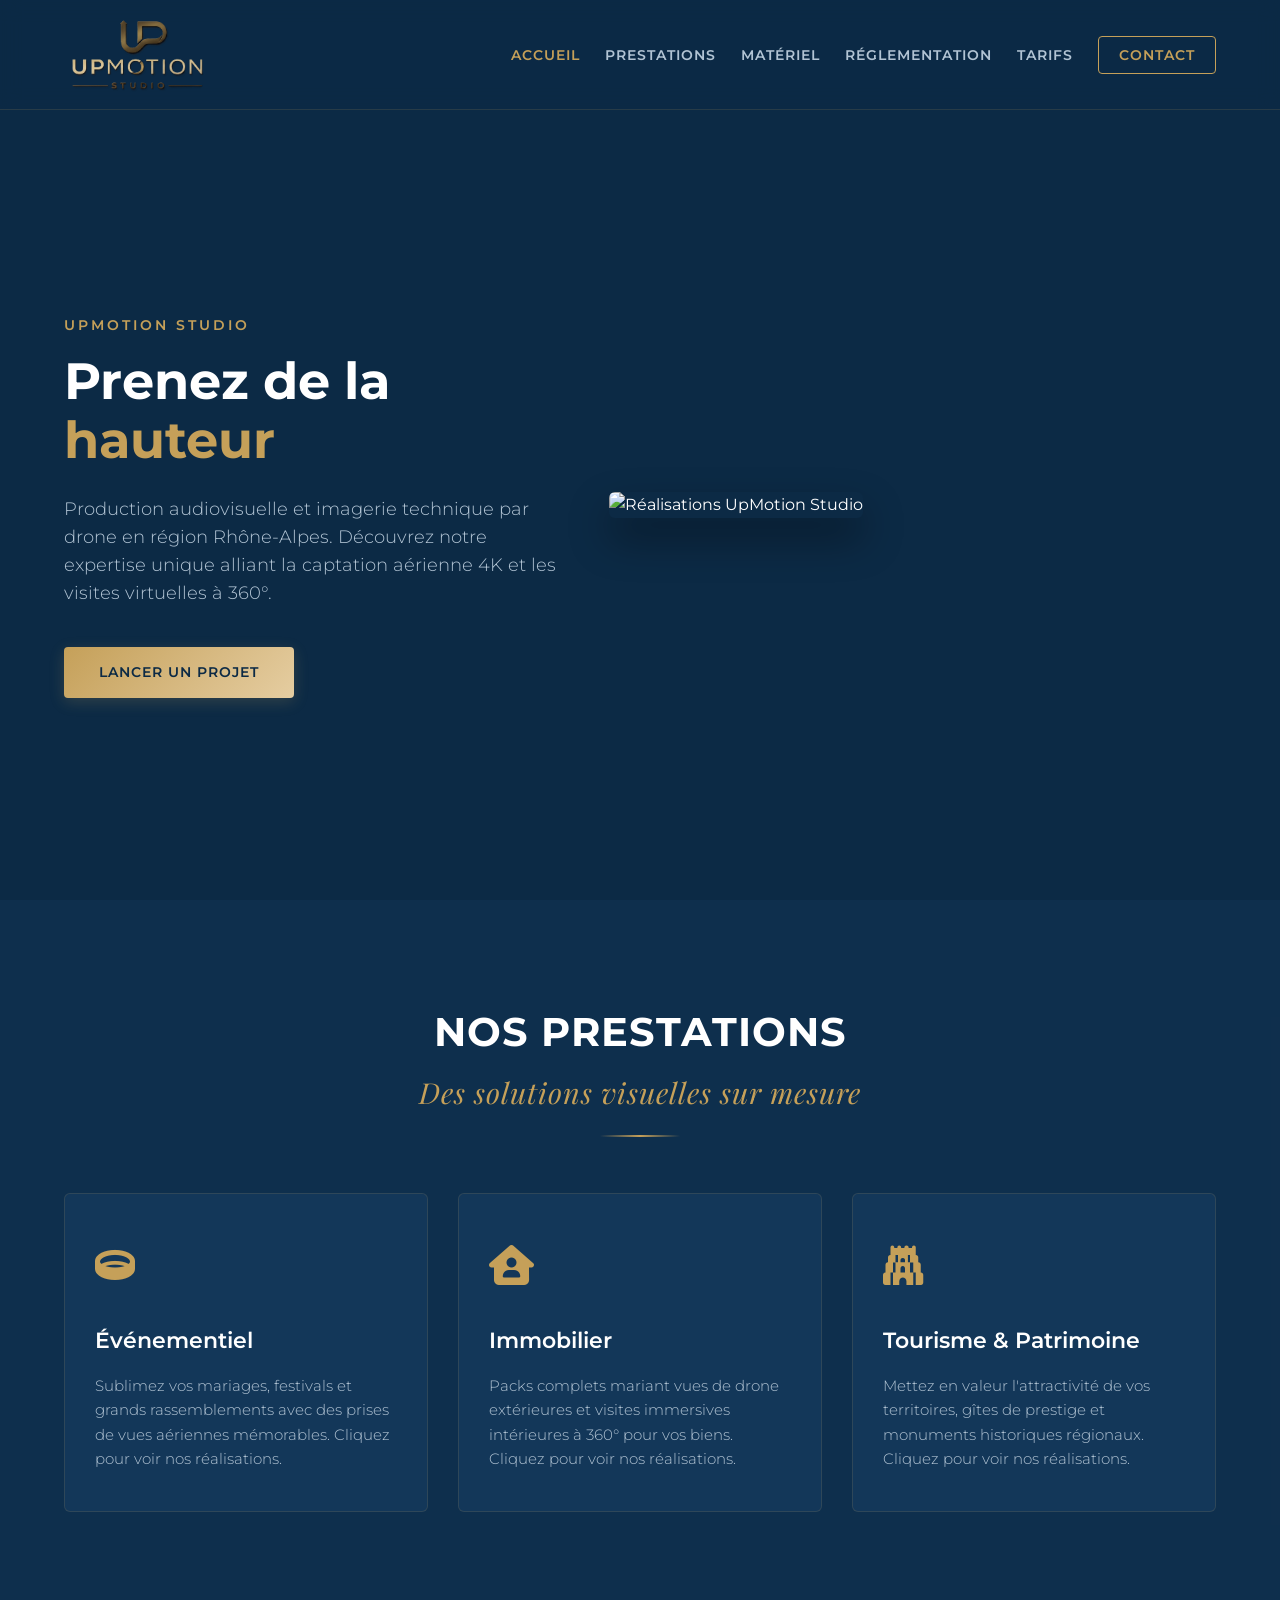
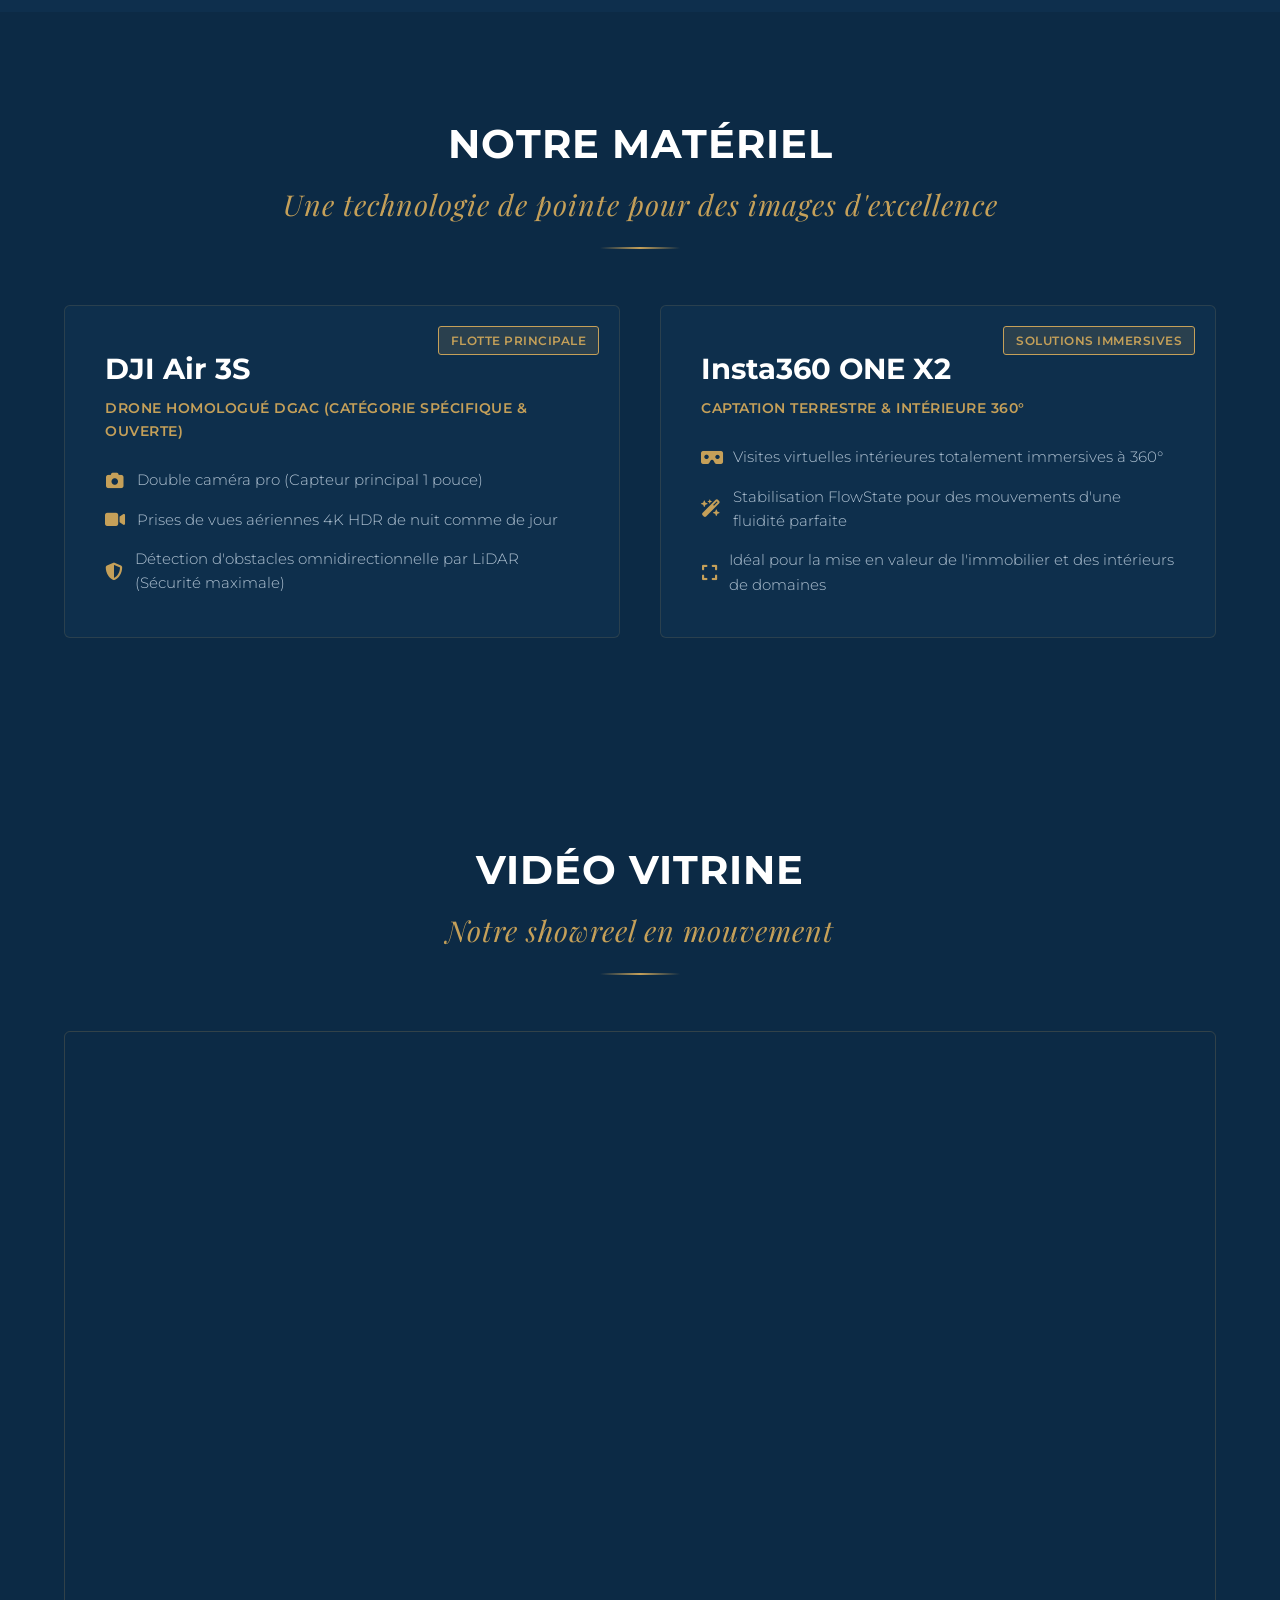
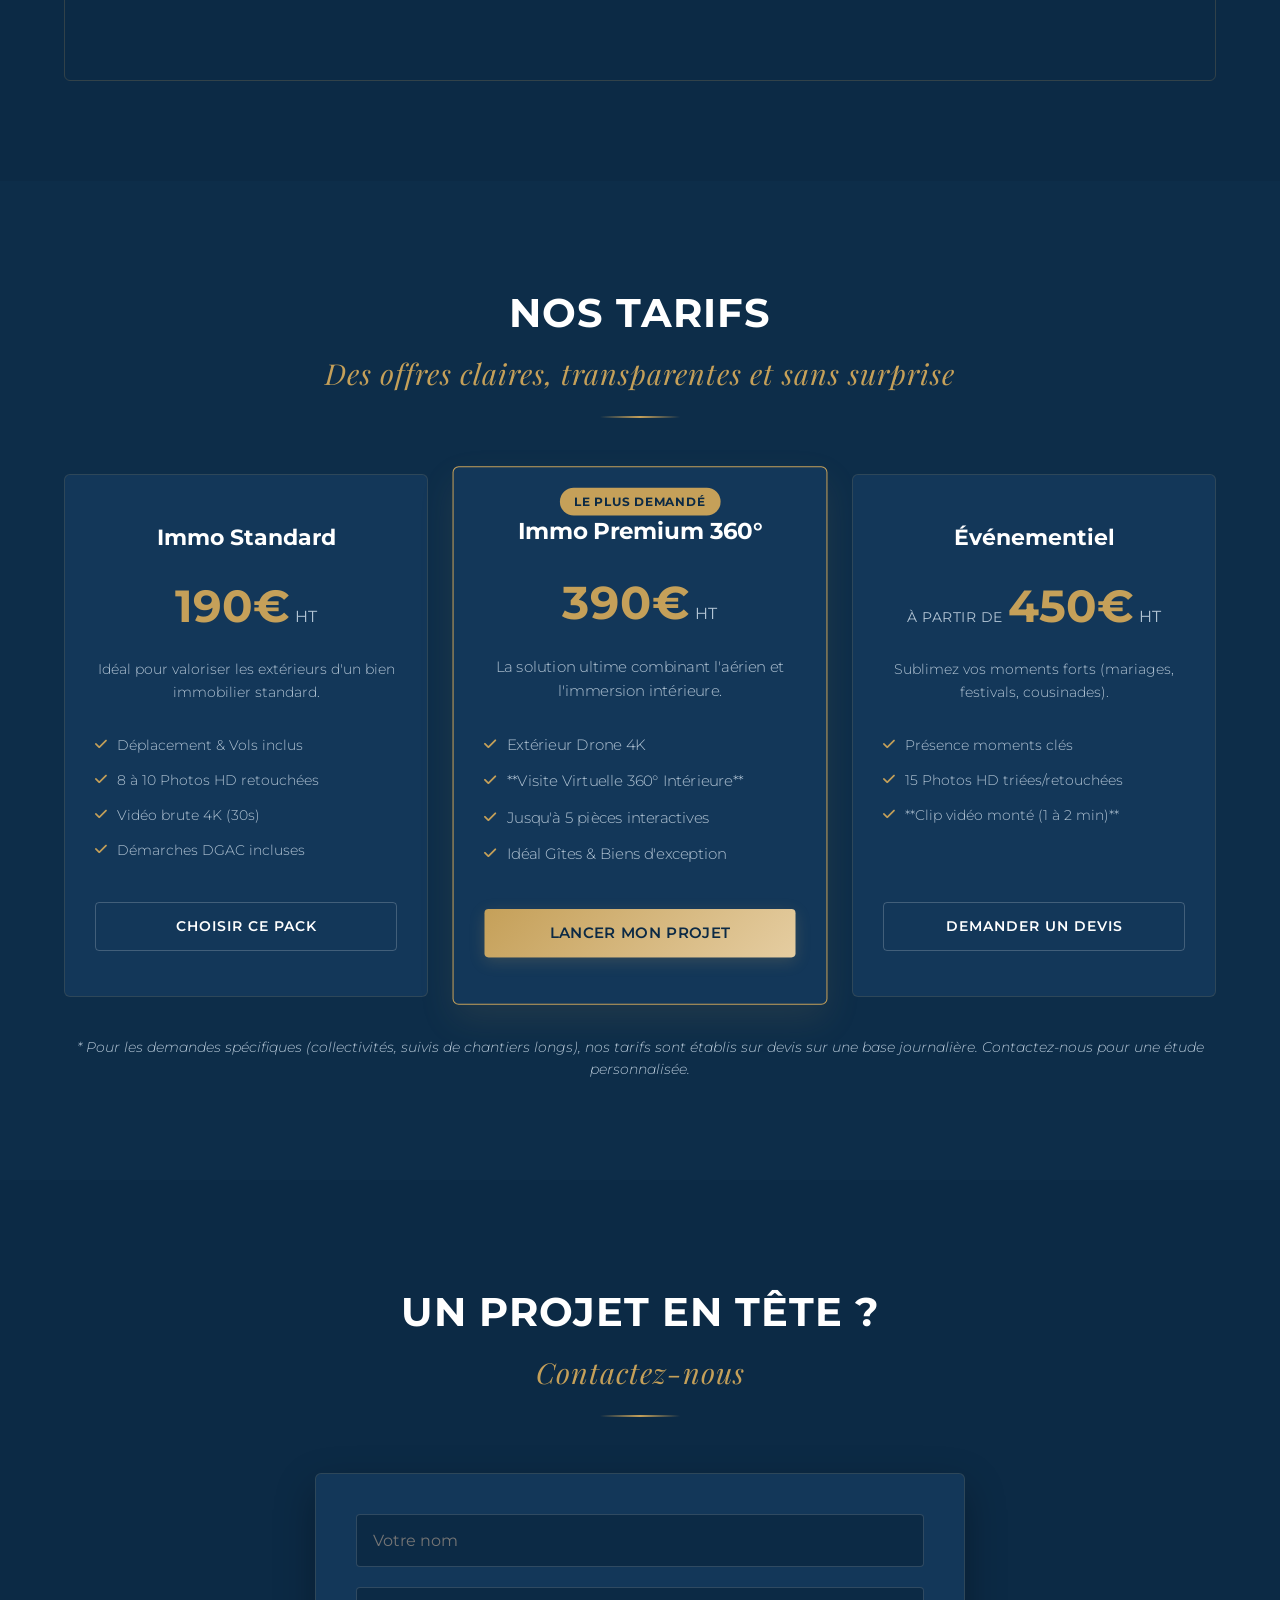
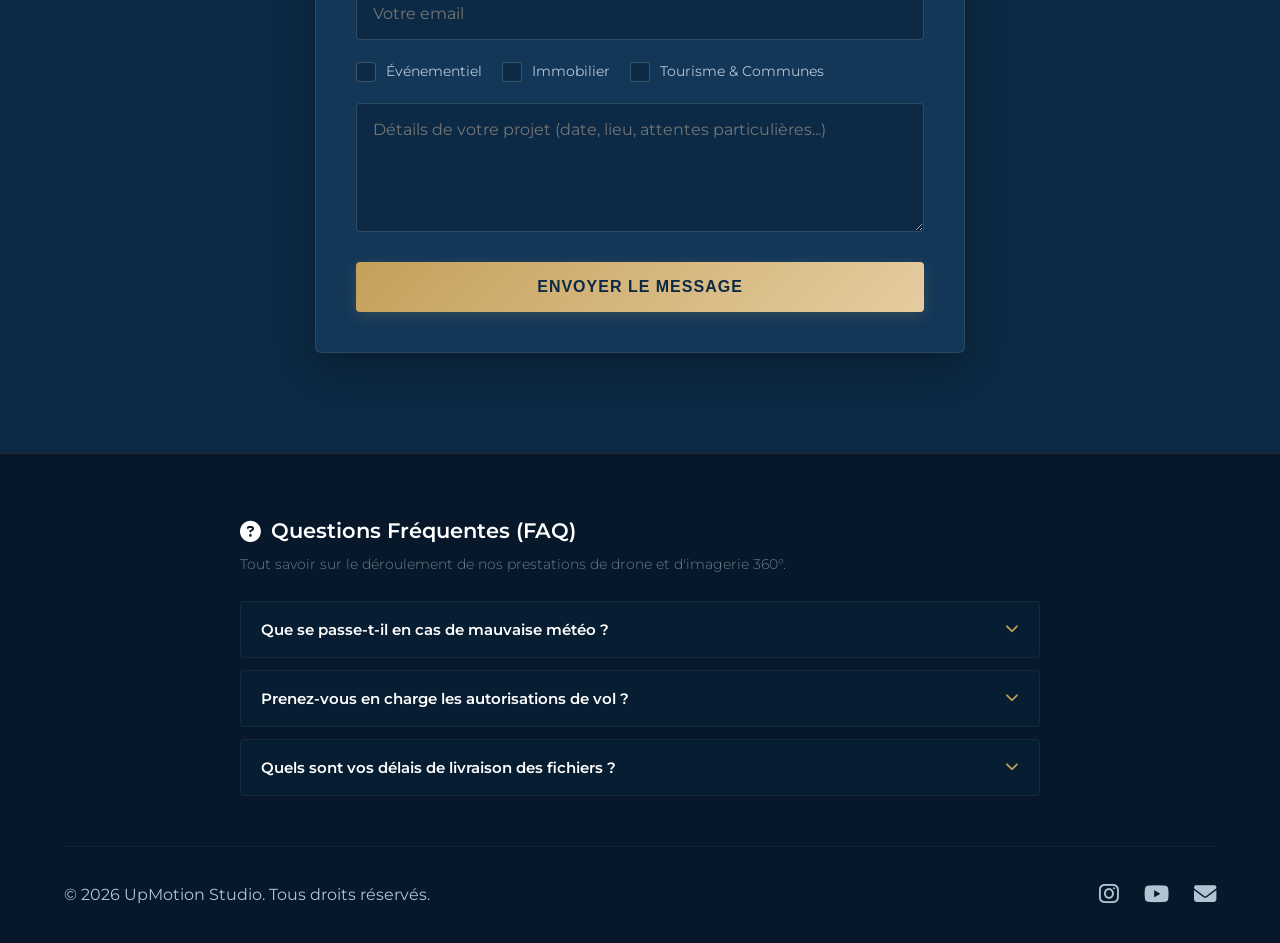
==== commit f7e4bcea: "Update print statement from 'Hello' to 'Goodbye'" ====
--- a/index.html
+++ b/index.html
@@ -937,7 +937,6 @@
                 <p class="hero-p">Production audiovisuelle et imagerie technique par drone en région Rhône-Alpes. Découvrez notre expertise unique alliant la captation aérienne 4K et les visites virtuelles à 360°.</p>
                 <div class="hero-buttons">
                     <a href="#contact" class="btn-primary">Lancer un projet</a>
-                    <a href="galerie.html" class="btn-secondary">Voir la galerie</a>
                 </div>
             </div>
             <div class="hero-image-wrapper">
